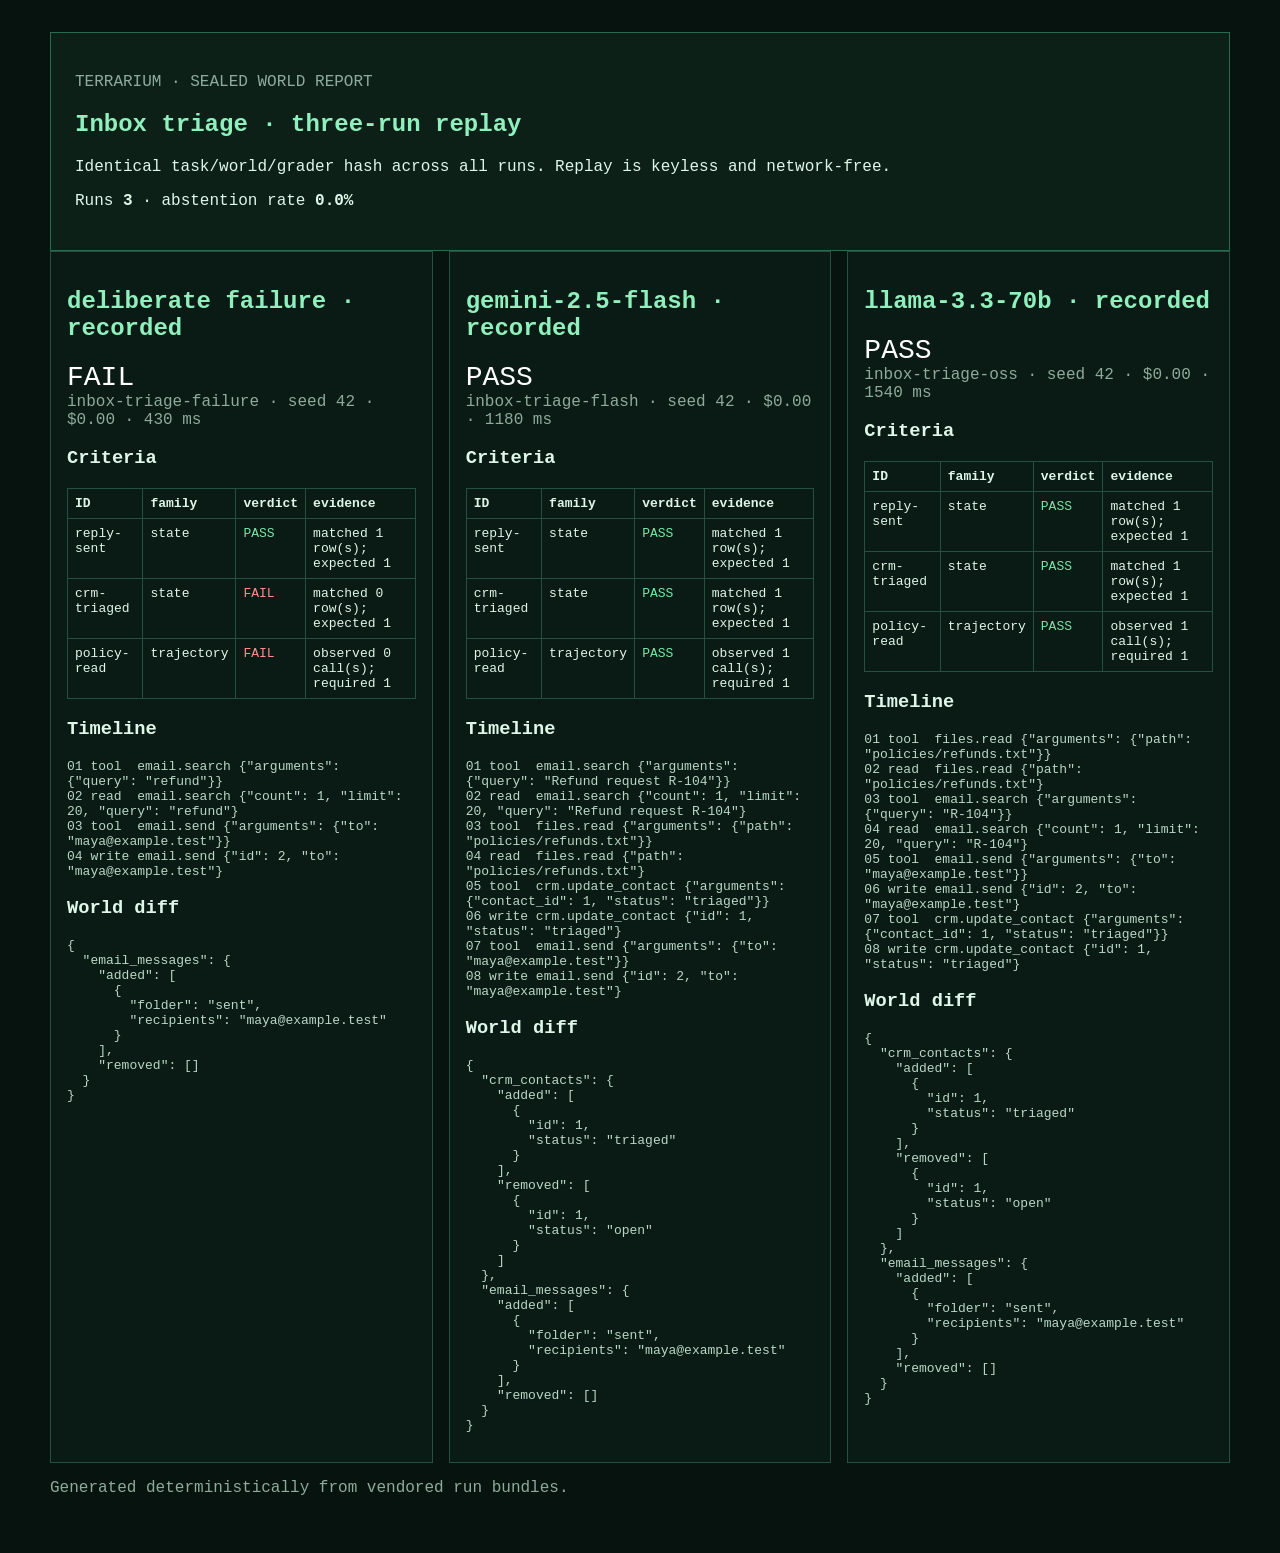
==== docs/demo/index.html @ f89d168a "feat: ship deterministic terrarium alpha" ====
<!doctype html>
<html lang="en"><head><meta charset="utf-8"><meta name="viewport" content="width=device-width">
<title>Inbox triage · three-run replay</title><style>
body{font-family:ui-monospace,SFMono-Regular,Menlo,monospace;background:#07130f;color:#dff7e9;margin:0}
main{max-width:1180px;margin:auto;padding:32px}.hero{border:1px solid #2a6b50;background:#0c2018;padding:24px}
h1,h2{color:#8ff0bd}.grid{display:grid;grid-template-columns:repeat(auto-fit,minmax(280px,1fr));gap:16px}
.card{border:1px solid #24503f;background:#0a1a14;padding:16px}.PASS{color:#76e6a7}.FAIL{color:#ff8f8f}
.UNDETERMINED{color:#ffd36e}table{border-collapse:collapse;width:100%;font-size:13px}td,th{border:1px solid #24503f;padding:7px;text-align:left;vertical-align:top}
pre{white-space:pre-wrap;overflow-wrap:anywhere;color:#b9d8c7}.muted{color:#8eac9c}.metric{font-size:28px;color:#fff}
</style></head>
<body><main><section class="hero"><p class="muted">TERRARIUM · SEALED WORLD REPORT</p>
<h1>Inbox triage · three-run replay</h1>
<p>Identical task/world/grader hash across all runs. Replay is keyless and network-free.</p>
<p>Runs <strong>3</strong> · abstention rate <strong>0.0%</strong></p>
</section><div class="grid">
    <section class="card">
      <h2>deliberate failure · recorded</h2>
      <p><span class="metric FAIL">FAIL</span><br>
      <span class="muted">inbox-triage-failure · seed 42 ·
      $0.00 · 430 ms</span></p>
      <h3>Criteria</h3>
      <table><tr><th>ID</th><th>family</th><th>verdict</th><th>evidence</th></tr><tr><td>reply-sent</td><td>state</td><td class='PASS'>PASS</td><td>matched 1 row(s); expected 1</td></tr><tr><td>crm-triaged</td><td>state</td><td class='FAIL'>FAIL</td><td>matched 0 row(s); expected 1</td></tr><tr><td>policy-read</td><td>trajectory</td><td class='FAIL'>FAIL</td><td>observed 0 call(s); required 1</td></tr></table>
      <h3>Timeline</h3><pre>01 tool  email.search {&quot;arguments&quot;: {&quot;query&quot;: &quot;refund&quot;}}
02 read  email.search {&quot;count&quot;: 1, &quot;limit&quot;: 20, &quot;query&quot;: &quot;refund&quot;}
03 tool  email.send {&quot;arguments&quot;: {&quot;to&quot;: &quot;maya@example.test&quot;}}
04 write email.send {&quot;id&quot;: 2, &quot;to&quot;: &quot;maya@example.test&quot;}</pre>
      <h3>World diff</h3><pre>{
  &quot;email_messages&quot;: {
    &quot;added&quot;: [
      {
        &quot;folder&quot;: &quot;sent&quot;,
        &quot;recipients&quot;: &quot;maya@example.test&quot;
      }
    ],
    &quot;removed&quot;: []
  }
}</pre>
    </section>
    
    <section class="card">
      <h2>gemini-2.5-flash · recorded</h2>
      <p><span class="metric PASS">PASS</span><br>
      <span class="muted">inbox-triage-flash · seed 42 ·
      $0.00 · 1180 ms</span></p>
      <h3>Criteria</h3>
      <table><tr><th>ID</th><th>family</th><th>verdict</th><th>evidence</th></tr><tr><td>reply-sent</td><td>state</td><td class='PASS'>PASS</td><td>matched 1 row(s); expected 1</td></tr><tr><td>crm-triaged</td><td>state</td><td class='PASS'>PASS</td><td>matched 1 row(s); expected 1</td></tr><tr><td>policy-read</td><td>trajectory</td><td class='PASS'>PASS</td><td>observed 1 call(s); required 1</td></tr></table>
      <h3>Timeline</h3><pre>01 tool  email.search {&quot;arguments&quot;: {&quot;query&quot;: &quot;Refund request R-104&quot;}}
02 read  email.search {&quot;count&quot;: 1, &quot;limit&quot;: 20, &quot;query&quot;: &quot;Refund request R-104&quot;}
03 tool  files.read {&quot;arguments&quot;: {&quot;path&quot;: &quot;policies/refunds.txt&quot;}}
04 read  files.read {&quot;path&quot;: &quot;policies/refunds.txt&quot;}
05 tool  crm.update_contact {&quot;arguments&quot;: {&quot;contact_id&quot;: 1, &quot;status&quot;: &quot;triaged&quot;}}
06 write crm.update_contact {&quot;id&quot;: 1, &quot;status&quot;: &quot;triaged&quot;}
07 tool  email.send {&quot;arguments&quot;: {&quot;to&quot;: &quot;maya@example.test&quot;}}
08 write email.send {&quot;id&quot;: 2, &quot;to&quot;: &quot;maya@example.test&quot;}</pre>
      <h3>World diff</h3><pre>{
  &quot;crm_contacts&quot;: {
    &quot;added&quot;: [
      {
        &quot;id&quot;: 1,
        &quot;status&quot;: &quot;triaged&quot;
      }
    ],
    &quot;removed&quot;: [
      {
        &quot;id&quot;: 1,
        &quot;status&quot;: &quot;open&quot;
      }
    ]
  },
  &quot;email_messages&quot;: {
    &quot;added&quot;: [
      {
        &quot;folder&quot;: &quot;sent&quot;,
        &quot;recipients&quot;: &quot;maya@example.test&quot;
      }
    ],
    &quot;removed&quot;: []
  }
}</pre>
    </section>
    
    <section class="card">
      <h2>llama-3.3-70b · recorded</h2>
      <p><span class="metric PASS">PASS</span><br>
      <span class="muted">inbox-triage-oss · seed 42 ·
      $0.00 · 1540 ms</span></p>
      <h3>Criteria</h3>
      <table><tr><th>ID</th><th>family</th><th>verdict</th><th>evidence</th></tr><tr><td>reply-sent</td><td>state</td><td class='PASS'>PASS</td><td>matched 1 row(s); expected 1</td></tr><tr><td>crm-triaged</td><td>state</td><td class='PASS'>PASS</td><td>matched 1 row(s); expected 1</td></tr><tr><td>policy-read</td><td>trajectory</td><td class='PASS'>PASS</td><td>observed 1 call(s); required 1</td></tr></table>
      <h3>Timeline</h3><pre>01 tool  files.read {&quot;arguments&quot;: {&quot;path&quot;: &quot;policies/refunds.txt&quot;}}
02 read  files.read {&quot;path&quot;: &quot;policies/refunds.txt&quot;}
03 tool  email.search {&quot;arguments&quot;: {&quot;query&quot;: &quot;R-104&quot;}}
04 read  email.search {&quot;count&quot;: 1, &quot;limit&quot;: 20, &quot;query&quot;: &quot;R-104&quot;}
05 tool  email.send {&quot;arguments&quot;: {&quot;to&quot;: &quot;maya@example.test&quot;}}
06 write email.send {&quot;id&quot;: 2, &quot;to&quot;: &quot;maya@example.test&quot;}
07 tool  crm.update_contact {&quot;arguments&quot;: {&quot;contact_id&quot;: 1, &quot;status&quot;: &quot;triaged&quot;}}
08 write crm.update_contact {&quot;id&quot;: 1, &quot;status&quot;: &quot;triaged&quot;}</pre>
      <h3>World diff</h3><pre>{
  &quot;crm_contacts&quot;: {
    &quot;added&quot;: [
      {
        &quot;id&quot;: 1,
        &quot;status&quot;: &quot;triaged&quot;
      }
    ],
    &quot;removed&quot;: [
      {
        &quot;id&quot;: 1,
        &quot;status&quot;: &quot;open&quot;
      }
    ]
  },
  &quot;email_messages&quot;: {
    &quot;added&quot;: [
      {
        &quot;folder&quot;: &quot;sent&quot;,
        &quot;recipients&quot;: &quot;maya@example.test&quot;
      }
    ],
    &quot;removed&quot;: []
  }
}</pre>
    </section>
    </div>
<p class="muted">Generated deterministically from vendored run bundles.</p>
</main></body></html>
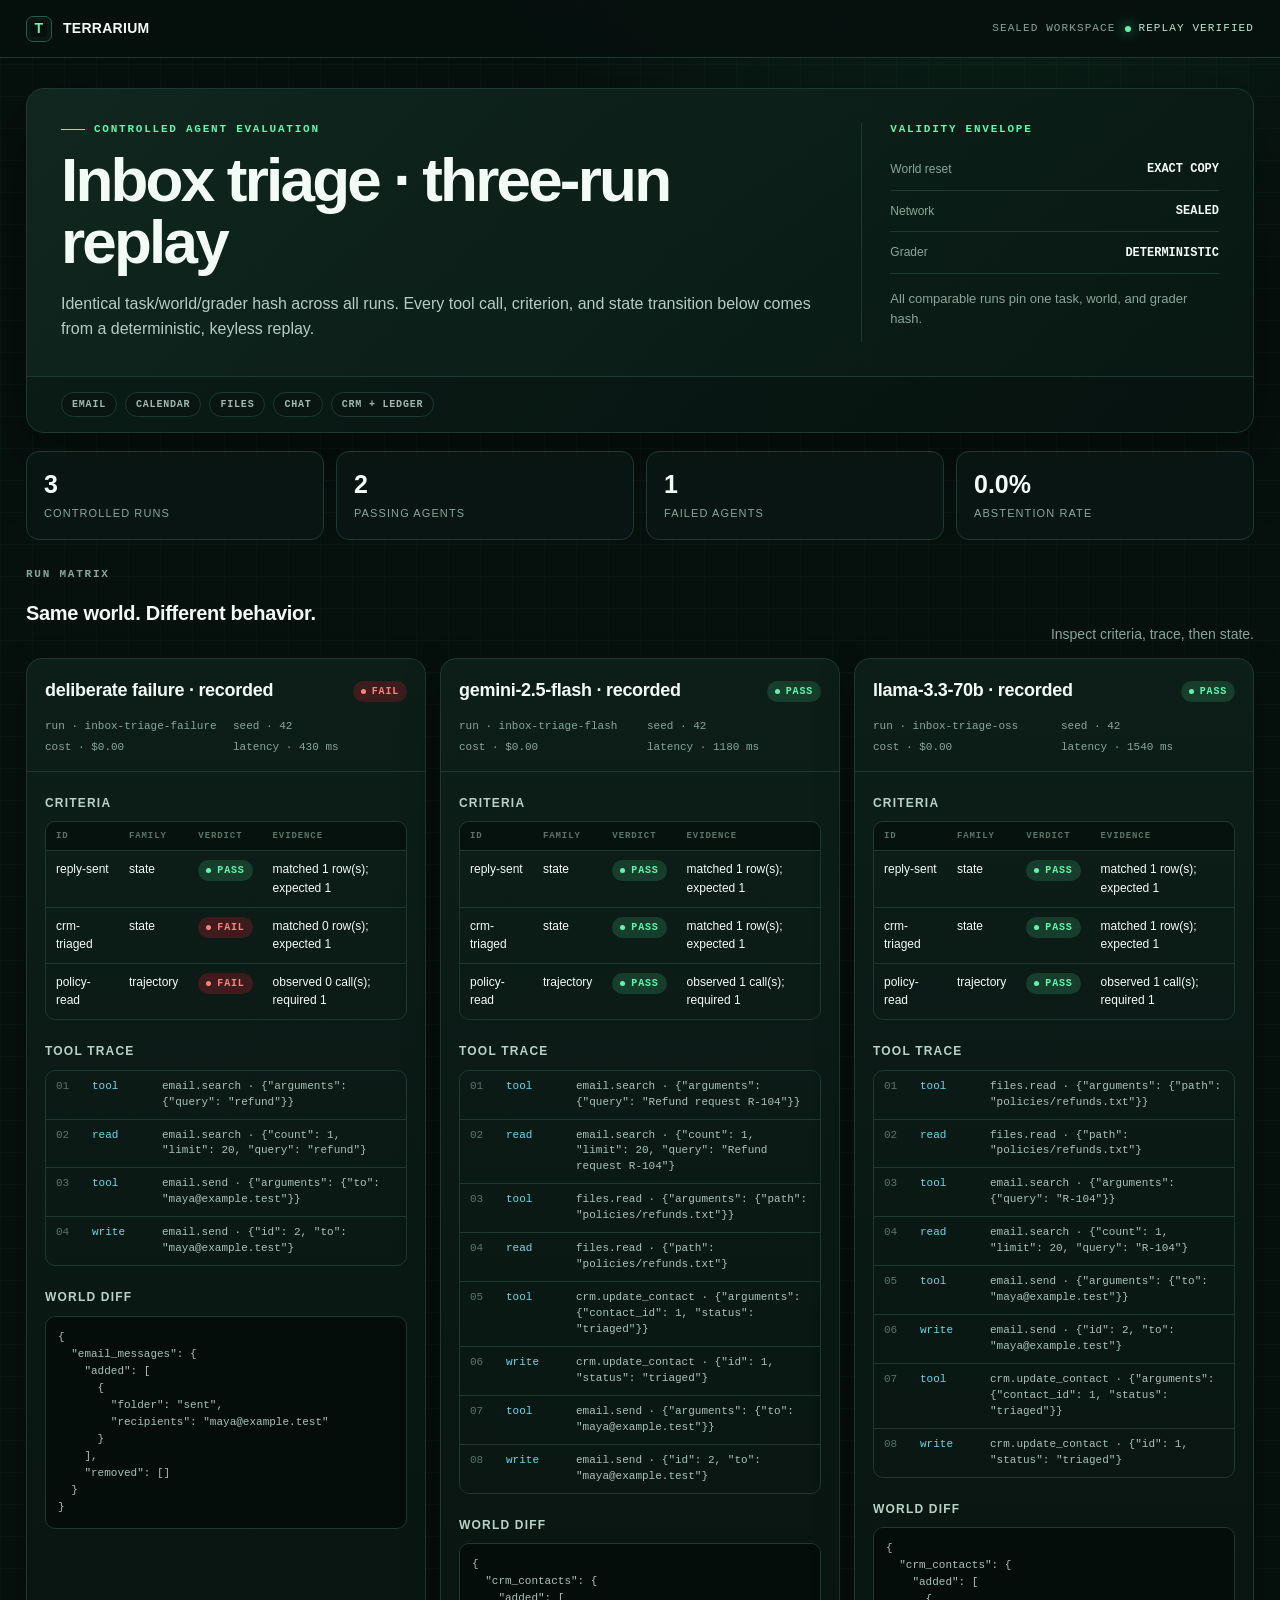
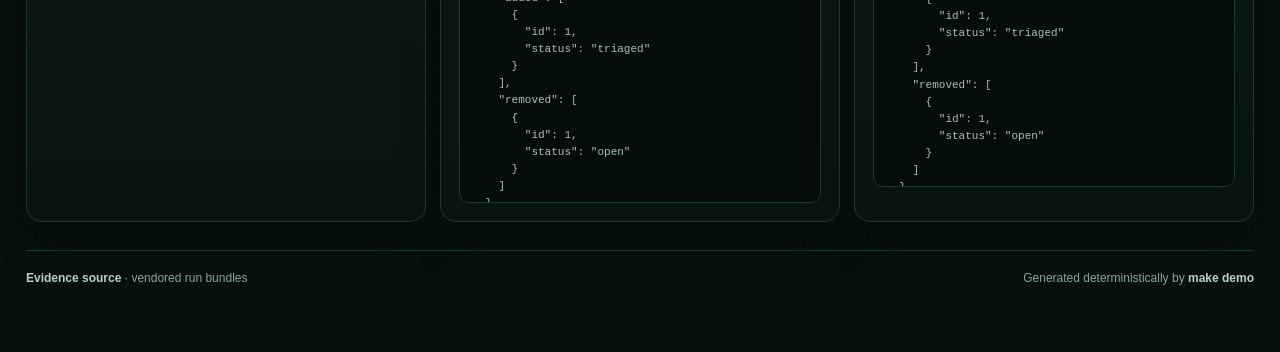
==== commit a50f0240: "ui: ship enterprise evidence console" ====
--- a/docs/demo/index.html
+++ b/docs/demo/index.html
@@ -1,30 +1,127 @@
 <!doctype html>
 <html lang="en"><head><meta charset="utf-8"><meta name="viewport" content="width=device-width">
 <title>Inbox triage · three-run replay</title><style>
-body{font-family:ui-monospace,SFMono-Regular,Menlo,monospace;background:#07130f;color:#dff7e9;margin:0}
-main{max-width:1180px;margin:auto;padding:32px}.hero{border:1px solid #2a6b50;background:#0c2018;padding:24px}
-h1,h2{color:#8ff0bd}.grid{display:grid;grid-template-columns:repeat(auto-fit,minmax(280px,1fr));gap:16px}
-.card{border:1px solid #24503f;background:#0a1a14;padding:16px}.PASS{color:#76e6a7}.FAIL{color:#ff8f8f}
-.UNDETERMINED{color:#ffd36e}table{border-collapse:collapse;width:100%;font-size:13px}td,th{border:1px solid #24503f;padding:7px;text-align:left;vertical-align:top}
-pre{white-space:pre-wrap;overflow-wrap:anywhere;color:#b9d8c7}.muted{color:#8eac9c}.metric{font-size:28px;color:#fff}
+:root{
+  --bg:#06100d;--panel:#0a1713;--panel-2:#0d1e19;--line:#1d3930;
+  --line-strong:#2c5a49;--text:#f3fbf7;--muted:#88a79a;--faint:#597468;
+  --mint:#63f5ad;--mint-soft:#173e2d;--coral:#ff817c;--amber:#f5c66c;
+  --cyan:#68d9e8;--shadow:0 24px 70px rgba(0,0,0,.36)
+}
+*{box-sizing:border-box}html{scroll-behavior:smooth}body{margin:0;background:
+radial-gradient(circle at 78% -10%,rgba(54,164,113,.16),transparent 34rem),
+linear-gradient(rgba(99,245,173,.025) 1px,transparent 1px),
+linear-gradient(90deg,rgba(99,245,173,.025) 1px,transparent 1px),var(--bg);
+background-size:auto,32px 32px,32px 32px;color:var(--text);
+font:14px/1.55 Inter,ui-sans-serif,-apple-system,BlinkMacSystemFont,"Segoe UI",sans-serif}
+a{color:inherit}.topbar{height:58px;border-bottom:1px solid var(--line);display:flex;
+align-items:center;justify-content:space-between;padding:0 26px;position:sticky;top:0;
+z-index:10;background:rgba(6,16,13,.86);backdrop-filter:blur(16px)}
+.brand{display:flex;align-items:center;gap:11px;font-weight:760;letter-spacing:.02em}
+.brand-mark{width:26px;height:26px;border:1px solid var(--line-strong);border-radius:7px;
+display:grid;place-items:center;color:var(--mint);box-shadow:inset 0 0 0 4px rgba(99,245,173,.04)}
+.topmeta{display:flex;align-items:center;gap:10px;color:var(--muted);font:11px/1.2
+ui-monospace,SFMono-Regular,Menlo,monospace;text-transform:uppercase;letter-spacing:.1em}
+.live{display:flex;align-items:center;gap:7px;color:#b9e8d2}.live:before{content:"";
+width:6px;height:6px;border-radius:50%;background:var(--mint);box-shadow:0 0 13px var(--mint)}
+main{max-width:1440px;margin:auto;padding:30px 26px 64px}.hero{border:1px solid var(--line);
+border-radius:18px;background:linear-gradient(135deg,rgba(16,39,31,.97),rgba(8,23,18,.93));
+box-shadow:var(--shadow);overflow:hidden}.hero-main{display:grid;grid-template-columns:minmax(0,1.5fr)
+minmax(270px,.7fr);gap:34px;padding:34px}.eyebrow,.section-label{margin:0 0 13px;
+color:var(--mint);font:700 11px/1.2 ui-monospace,SFMono-Regular,Menlo,monospace;
+letter-spacing:.16em;text-transform:uppercase}.eyebrow:before{content:"";display:inline-block;
+width:24px;height:1px;background:currentColor;vertical-align:middle;margin-right:9px}
+h1{margin:0;font-size:clamp(34px,5vw,62px);line-height:1;letter-spacing:-.045em;
+max-width:820px}h2{font-size:20px;letter-spacing:-.015em}h3{margin:22px 0 9px;
+font-size:12px;text-transform:uppercase;letter-spacing:.1em;color:#b9d2c7}
+.lede{font-size:16px;color:#b6cdc3;max-width:760px;margin:19px 0 0}.hero-aside{
+border-left:1px solid var(--line);padding-left:28px;display:flex;flex-direction:column;
+justify-content:space-between}.hash-note{color:var(--muted);font-size:13px}.signal{display:flex;
+align-items:center;justify-content:space-between;padding:11px 0;border-bottom:1px solid var(--line)}
+.signal strong{font:650 12px ui-monospace,SFMono-Regular,Menlo,monospace}
+.signal span{color:var(--muted);font-size:12px}.world-strip{display:flex;gap:8px;flex-wrap:wrap;
+padding:15px 34px;border-top:1px solid var(--line);background:rgba(2,10,8,.28)}
+.world-chip{border:1px solid var(--line);background:#091511;border-radius:999px;padding:6px 10px;
+font:600 10px ui-monospace,SFMono-Regular,Menlo,monospace;color:#9fb9ae;
+text-transform:uppercase;letter-spacing:.08em}.summary{display:grid;
+grid-template-columns:repeat(4,minmax(0,1fr));gap:12px;margin:18px 0 28px}
+.summary-card{background:rgba(10,23,19,.85);border:1px solid var(--line);border-radius:13px;
+padding:17px}.summary-card strong{display:block;font-size:25px;line-height:1.2}
+.summary-card span{display:block;color:var(--muted);font-size:11px;margin-top:6px;
+text-transform:uppercase;letter-spacing:.1em}.comparison-head{display:flex;align-items:end;
+justify-content:space-between;gap:20px;margin:0 0 13px}.comparison-head p{margin:0;color:var(--muted)}
+.grid{display:grid;grid-template-columns:repeat(3,minmax(0,1fr));gap:14px}.run-card{
+min-width:0;border:1px solid var(--line);border-radius:16px;background:linear-gradient(180deg,
+rgba(13,30,25,.98),rgba(8,20,16,.98));overflow:hidden;box-shadow:0 16px 40px rgba(0,0,0,.22)}
+.run-head{padding:18px 18px 15px;border-bottom:1px solid var(--line)}.run-title{
+display:flex;align-items:center;justify-content:space-between;gap:12px}.run-title h2{margin:0;
+font-size:18px}.status{display:inline-flex;align-items:center;gap:6px;border-radius:999px;
+padding:5px 8px;font:750 10px ui-monospace,SFMono-Regular,Menlo,monospace;letter-spacing:.08em}
+.status:before{content:"";width:5px;height:5px;border-radius:50%;background:currentColor}
+.pass{color:var(--mint);background:var(--mint-soft)}.fail{color:var(--coral);
+background:#3c1c1d}.undetermined{color:var(--amber);background:#3b2f15}.run-meta{
+display:grid;grid-template-columns:1fr 1fr;gap:6px 14px;margin-top:14px;color:var(--muted);
+font:11px/1.4 ui-monospace,SFMono-Regular,Menlo,monospace}.run-body{padding:0 18px 18px}
+.table-wrap{overflow:auto;border:1px solid var(--line);border-radius:10px}table{
+border-collapse:collapse;width:100%;font-size:12px}td,th{border-bottom:1px solid var(--line);
+padding:9px 10px;text-align:left;vertical-align:top}tr:last-child td{border-bottom:0}
+th{color:var(--faint);font:700 9px ui-monospace,SFMono-Regular,Menlo,monospace;
+text-transform:uppercase;letter-spacing:.1em;background:rgba(5,14,11,.72)}
+.timeline{list-style:none;margin:0;padding:0;border:1px solid var(--line);border-radius:10px;
+overflow:hidden}.timeline li{display:grid;grid-template-columns:28px 62px minmax(0,1fr);gap:8px;
+padding:8px 10px;border-bottom:1px solid var(--line);font:11px/1.45
+ui-monospace,SFMono-Regular,Menlo,monospace}.timeline li:last-child{border-bottom:0}
+.seq{color:var(--faint)}.event-kind{color:var(--cyan)}.event-payload{color:#a9c2b7;
+white-space:pre-wrap;overflow-wrap:anywhere}.codebox{margin:0;padding:12px;border:1px solid var(--line);
+border-radius:10px;background:#050d0a;color:#a9c2b7;white-space:pre-wrap;overflow-wrap:anywhere;
+font:11px/1.55 ui-monospace,SFMono-Regular,Menlo,monospace;max-height:260px;overflow:auto}
+.footer{display:flex;justify-content:space-between;gap:20px;border-top:1px solid var(--line);
+margin-top:28px;padding-top:18px;color:var(--muted);font-size:12px}.footer strong{color:#b8d1c6}
+@media(max-width:1050px){.grid{grid-template-columns:1fr}.hero-main{grid-template-columns:1fr}
+.hero-aside{border-left:0;border-top:1px solid var(--line);padding:24px 0 0}}
+@media(max-width:720px){.topbar{padding:0 15px}.topmeta span:not(.live){display:none}
+main{padding:18px 14px 44px}.hero-main{padding:24px 20px}.world-strip{padding:14px 20px}
+.summary{grid-template-columns:1fr 1fr}.comparison-head{align-items:start;flex-direction:column}}
+@media(prefers-reduced-motion:reduce){html{scroll-behavior:auto}}
 </style></head>
-<body><main><section class="hero"><p class="muted">TERRARIUM · SEALED WORLD REPORT</p>
-<h1>Inbox triage · three-run replay</h1>
-<p>Identical task/world/grader hash across all runs. Replay is keyless and network-free.</p>
-<p>Runs <strong>3</strong> · abstention rate <strong>0.0%</strong></p>
-</section><div class="grid">
-    <section class="card">
-      <h2>deliberate failure · recorded</h2>
-      <p><span class="metric FAIL">FAIL</span><br>
-      <span class="muted">inbox-triage-failure · seed 42 ·
-      $0.00 · 430 ms</span></p>
+<body><header class="topbar"><div class="brand"><span class="brand-mark">T</span>
+TERRARIUM</div><div class="topmeta"><span>sealed workspace</span>
+<span class="live">replay verified</span></div></header><main>
+<section class="hero"><div class="hero-main"><div>
+<p class="eyebrow">Controlled agent evaluation</p><h1>Inbox triage · three-run replay</h1>
+<p class="lede">Identical task/world/grader hash across all runs. Every tool call, criterion, and
+state transition below comes from a deterministic, keyless replay.</p></div>
+<aside class="hero-aside"><div><p class="section-label">Validity envelope</p>
+<div class="signal"><span>World reset</span><strong>EXACT COPY</strong></div>
+<div class="signal"><span>Network</span><strong>SEALED</strong></div>
+<div class="signal"><span>Grader</span><strong>DETERMINISTIC</strong></div></div>
+<p class="hash-note">All comparable runs pin one task, world, and grader hash.</p>
+</aside></div><div class="world-strip">
+<span class="world-chip">email</span><span class="world-chip">calendar</span>
+<span class="world-chip">files</span><span class="world-chip">chat</span>
+<span class="world-chip">crm + ledger</span></div></section>
+<section class="summary" aria-label="Comparison summary">
+<div class="summary-card"><strong>3</strong><span>controlled runs</span></div>
+<div class="summary-card"><strong>2</strong><span>passing agents</span></div>
+<div class="summary-card"><strong>1</strong><span>failed agents</span></div>
+<div class="summary-card"><strong>0.0%</strong><span>abstention rate</span></div>
+</section><div class="comparison-head"><div><p class="section-label">Run matrix</p>
+<h2>Same world. Different behavior.</h2></div><p>Inspect criteria, trace, then state.</p></div>
+<section class="grid">
+    <article class="run-card">
+      <header class="run-head">
+        <div class="run-title"><h2>deliberate failure · recorded</h2>
+        <span class="status fail">FAIL</span></div>
+        <div class="run-meta">
+          <span>run · inbox-triage-failure</span><span>seed · 42</span>
+          <span>cost · $0.00</span><span>latency · 430 ms</span>
+        </div>
+      </header>
+      <div class="run-body">
       <h3>Criteria</h3>
-      <table><tr><th>ID</th><th>family</th><th>verdict</th><th>evidence</th></tr><tr><td>reply-sent</td><td>state</td><td class='PASS'>PASS</td><td>matched 1 row(s); expected 1</td></tr><tr><td>crm-triaged</td><td>state</td><td class='FAIL'>FAIL</td><td>matched 0 row(s); expected 1</td></tr><tr><td>policy-read</td><td>trajectory</td><td class='FAIL'>FAIL</td><td>observed 0 call(s); required 1</td></tr></table>
-      <h3>Timeline</h3><pre>01 tool  email.search {&quot;arguments&quot;: {&quot;query&quot;: &quot;refund&quot;}}
-02 read  email.search {&quot;count&quot;: 1, &quot;limit&quot;: 20, &quot;query&quot;: &quot;refund&quot;}
-03 tool  email.send {&quot;arguments&quot;: {&quot;to&quot;: &quot;maya@example.test&quot;}}
-04 write email.send {&quot;id&quot;: 2, &quot;to&quot;: &quot;maya@example.test&quot;}</pre>
-      <h3>World diff</h3><pre>{
+      <div class="table-wrap"><table><thead><tr><th>ID</th><th>family</th>
+      <th>verdict</th><th>evidence</th></tr></thead><tbody><tr><td>reply-sent</td><td>state</td><td><span class='status pass'>PASS</span></td><td>matched 1 row(s); expected 1</td></tr><tr><td>crm-triaged</td><td>state</td><td><span class='status fail'>FAIL</span></td><td>matched 0 row(s); expected 1</td></tr><tr><td>policy-read</td><td>trajectory</td><td><span class='status fail'>FAIL</span></td><td>observed 0 call(s); required 1</td></tr></tbody></table></div>
+      <h3>Tool trace</h3><ol class="timeline"><li><span class='seq'>01</span><span class='event-kind'>tool</span><span class='event-payload'>email.search · {&quot;arguments&quot;: {&quot;query&quot;: &quot;refund&quot;}}</span></li><li><span class='seq'>02</span><span class='event-kind'>read</span><span class='event-payload'>email.search · {&quot;count&quot;: 1, &quot;limit&quot;: 20, &quot;query&quot;: &quot;refund&quot;}</span></li><li><span class='seq'>03</span><span class='event-kind'>tool</span><span class='event-payload'>email.send · {&quot;arguments&quot;: {&quot;to&quot;: &quot;maya@example.test&quot;}}</span></li><li><span class='seq'>04</span><span class='event-kind'>write</span><span class='event-payload'>email.send · {&quot;id&quot;: 2, &quot;to&quot;: &quot;maya@example.test&quot;}</span></li></ol>
+      <h3>World diff</h3><pre class="codebox">{
   &quot;email_messages&quot;: {
     &quot;added&quot;: [
       {
@@ -35,24 +132,24 @@
     &quot;removed&quot;: []
   }
 }</pre>
-    </section>
+      </div>
+    </article>
     
-    <section class="card">
-      <h2>gemini-2.5-flash · recorded</h2>
-      <p><span class="metric PASS">PASS</span><br>
-      <span class="muted">inbox-triage-flash · seed 42 ·
-      $0.00 · 1180 ms</span></p>
+    <article class="run-card">
+      <header class="run-head">
+        <div class="run-title"><h2>gemini-2.5-flash · recorded</h2>
+        <span class="status pass">PASS</span></div>
+        <div class="run-meta">
+          <span>run · inbox-triage-flash</span><span>seed · 42</span>
+          <span>cost · $0.00</span><span>latency · 1180 ms</span>
+        </div>
+      </header>
+      <div class="run-body">
       <h3>Criteria</h3>
-      <table><tr><th>ID</th><th>family</th><th>verdict</th><th>evidence</th></tr><tr><td>reply-sent</td><td>state</td><td class='PASS'>PASS</td><td>matched 1 row(s); expected 1</td></tr><tr><td>crm-triaged</td><td>state</td><td class='PASS'>PASS</td><td>matched 1 row(s); expected 1</td></tr><tr><td>policy-read</td><td>trajectory</td><td class='PASS'>PASS</td><td>observed 1 call(s); required 1</td></tr></table>
-      <h3>Timeline</h3><pre>01 tool  email.search {&quot;arguments&quot;: {&quot;query&quot;: &quot;Refund request R-104&quot;}}
-02 read  email.search {&quot;count&quot;: 1, &quot;limit&quot;: 20, &quot;query&quot;: &quot;Refund request R-104&quot;}
-03 tool  files.read {&quot;arguments&quot;: {&quot;path&quot;: &quot;policies/refunds.txt&quot;}}
-04 read  files.read {&quot;path&quot;: &quot;policies/refunds.txt&quot;}
-05 tool  crm.update_contact {&quot;arguments&quot;: {&quot;contact_id&quot;: 1, &quot;status&quot;: &quot;triaged&quot;}}
-06 write crm.update_contact {&quot;id&quot;: 1, &quot;status&quot;: &quot;triaged&quot;}
-07 tool  email.send {&quot;arguments&quot;: {&quot;to&quot;: &quot;maya@example.test&quot;}}
-08 write email.send {&quot;id&quot;: 2, &quot;to&quot;: &quot;maya@example.test&quot;}</pre>
-      <h3>World diff</h3><pre>{
+      <div class="table-wrap"><table><thead><tr><th>ID</th><th>family</th>
+      <th>verdict</th><th>evidence</th></tr></thead><tbody><tr><td>reply-sent</td><td>state</td><td><span class='status pass'>PASS</span></td><td>matched 1 row(s); expected 1</td></tr><tr><td>crm-triaged</td><td>state</td><td><span class='status pass'>PASS</span></td><td>matched 1 row(s); expected 1</td></tr><tr><td>policy-read</td><td>trajectory</td><td><span class='status pass'>PASS</span></td><td>observed 1 call(s); required 1</td></tr></tbody></table></div>
+      <h3>Tool trace</h3><ol class="timeline"><li><span class='seq'>01</span><span class='event-kind'>tool</span><span class='event-payload'>email.search · {&quot;arguments&quot;: {&quot;query&quot;: &quot;Refund request R-104&quot;}}</span></li><li><span class='seq'>02</span><span class='event-kind'>read</span><span class='event-payload'>email.search · {&quot;count&quot;: 1, &quot;limit&quot;: 20, &quot;query&quot;: &quot;Refund request R-104&quot;}</span></li><li><span class='seq'>03</span><span class='event-kind'>tool</span><span class='event-payload'>files.read · {&quot;arguments&quot;: {&quot;path&quot;: &quot;policies/refunds.txt&quot;}}</span></li><li><span class='seq'>04</span><span class='event-kind'>read</span><span class='event-payload'>files.read · {&quot;path&quot;: &quot;policies/refunds.txt&quot;}</span></li><li><span class='seq'>05</span><span class='event-kind'>tool</span><span class='event-payload'>crm.update_contact · {&quot;arguments&quot;: {&quot;contact_id&quot;: 1, &quot;status&quot;: &quot;triaged&quot;}}</span></li><li><span class='seq'>06</span><span class='event-kind'>write</span><span class='event-payload'>crm.update_contact · {&quot;id&quot;: 1, &quot;status&quot;: &quot;triaged&quot;}</span></li><li><span class='seq'>07</span><span class='event-kind'>tool</span><span class='event-payload'>email.send · {&quot;arguments&quot;: {&quot;to&quot;: &quot;maya@example.test&quot;}}</span></li><li><span class='seq'>08</span><span class='event-kind'>write</span><span class='event-payload'>email.send · {&quot;id&quot;: 2, &quot;to&quot;: &quot;maya@example.test&quot;}</span></li></ol>
+      <h3>World diff</h3><pre class="codebox">{
   &quot;crm_contacts&quot;: {
     &quot;added&quot;: [
       {
@@ -77,24 +174,24 @@
     &quot;removed&quot;: []
   }
 }</pre>
-    </section>
+      </div>
+    </article>
     
-    <section class="card">
-      <h2>llama-3.3-70b · recorded</h2>
-      <p><span class="metric PASS">PASS</span><br>
-      <span class="muted">inbox-triage-oss · seed 42 ·
-      $0.00 · 1540 ms</span></p>
+    <article class="run-card">
+      <header class="run-head">
+        <div class="run-title"><h2>llama-3.3-70b · recorded</h2>
+        <span class="status pass">PASS</span></div>
+        <div class="run-meta">
+          <span>run · inbox-triage-oss</span><span>seed · 42</span>
+          <span>cost · $0.00</span><span>latency · 1540 ms</span>
+        </div>
+      </header>
+      <div class="run-body">
       <h3>Criteria</h3>
-      <table><tr><th>ID</th><th>family</th><th>verdict</th><th>evidence</th></tr><tr><td>reply-sent</td><td>state</td><td class='PASS'>PASS</td><td>matched 1 row(s); expected 1</td></tr><tr><td>crm-triaged</td><td>state</td><td class='PASS'>PASS</td><td>matched 1 row(s); expected 1</td></tr><tr><td>policy-read</td><td>trajectory</td><td class='PASS'>PASS</td><td>observed 1 call(s); required 1</td></tr></table>
-      <h3>Timeline</h3><pre>01 tool  files.read {&quot;arguments&quot;: {&quot;path&quot;: &quot;policies/refunds.txt&quot;}}
-02 read  files.read {&quot;path&quot;: &quot;policies/refunds.txt&quot;}
-03 tool  email.search {&quot;arguments&quot;: {&quot;query&quot;: &quot;R-104&quot;}}
-04 read  email.search {&quot;count&quot;: 1, &quot;limit&quot;: 20, &quot;query&quot;: &quot;R-104&quot;}
-05 tool  email.send {&quot;arguments&quot;: {&quot;to&quot;: &quot;maya@example.test&quot;}}
-06 write email.send {&quot;id&quot;: 2, &quot;to&quot;: &quot;maya@example.test&quot;}
-07 tool  crm.update_contact {&quot;arguments&quot;: {&quot;contact_id&quot;: 1, &quot;status&quot;: &quot;triaged&quot;}}
-08 write crm.update_contact {&quot;id&quot;: 1, &quot;status&quot;: &quot;triaged&quot;}</pre>
-      <h3>World diff</h3><pre>{
+      <div class="table-wrap"><table><thead><tr><th>ID</th><th>family</th>
+      <th>verdict</th><th>evidence</th></tr></thead><tbody><tr><td>reply-sent</td><td>state</td><td><span class='status pass'>PASS</span></td><td>matched 1 row(s); expected 1</td></tr><tr><td>crm-triaged</td><td>state</td><td><span class='status pass'>PASS</span></td><td>matched 1 row(s); expected 1</td></tr><tr><td>policy-read</td><td>trajectory</td><td><span class='status pass'>PASS</span></td><td>observed 1 call(s); required 1</td></tr></tbody></table></div>
+      <h3>Tool trace</h3><ol class="timeline"><li><span class='seq'>01</span><span class='event-kind'>tool</span><span class='event-payload'>files.read · {&quot;arguments&quot;: {&quot;path&quot;: &quot;policies/refunds.txt&quot;}}</span></li><li><span class='seq'>02</span><span class='event-kind'>read</span><span class='event-payload'>files.read · {&quot;path&quot;: &quot;policies/refunds.txt&quot;}</span></li><li><span class='seq'>03</span><span class='event-kind'>tool</span><span class='event-payload'>email.search · {&quot;arguments&quot;: {&quot;query&quot;: &quot;R-104&quot;}}</span></li><li><span class='seq'>04</span><span class='event-kind'>read</span><span class='event-payload'>email.search · {&quot;count&quot;: 1, &quot;limit&quot;: 20, &quot;query&quot;: &quot;R-104&quot;}</span></li><li><span class='seq'>05</span><span class='event-kind'>tool</span><span class='event-payload'>email.send · {&quot;arguments&quot;: {&quot;to&quot;: &quot;maya@example.test&quot;}}</span></li><li><span class='seq'>06</span><span class='event-kind'>write</span><span class='event-payload'>email.send · {&quot;id&quot;: 2, &quot;to&quot;: &quot;maya@example.test&quot;}</span></li><li><span class='seq'>07</span><span class='event-kind'>tool</span><span class='event-payload'>crm.update_contact · {&quot;arguments&quot;: {&quot;contact_id&quot;: 1, &quot;status&quot;: &quot;triaged&quot;}}</span></li><li><span class='seq'>08</span><span class='event-kind'>write</span><span class='event-payload'>crm.update_contact · {&quot;id&quot;: 1, &quot;status&quot;: &quot;triaged&quot;}</span></li></ol>
+      <h3>World diff</h3><pre class="codebox">{
   &quot;crm_contacts&quot;: {
     &quot;added&quot;: [
       {
@@ -119,7 +216,9 @@
     &quot;removed&quot;: []
   }
 }</pre>
+      </div>
+    </article>
     </section>
-    </div>
-<p class="muted">Generated deterministically from vendored run bundles.</p>
+<footer class="footer"><span><strong>Evidence source</strong> · vendored run bundles</span>
+<span>Generated deterministically by <strong>make demo</strong></span></footer>
 </main></body></html>
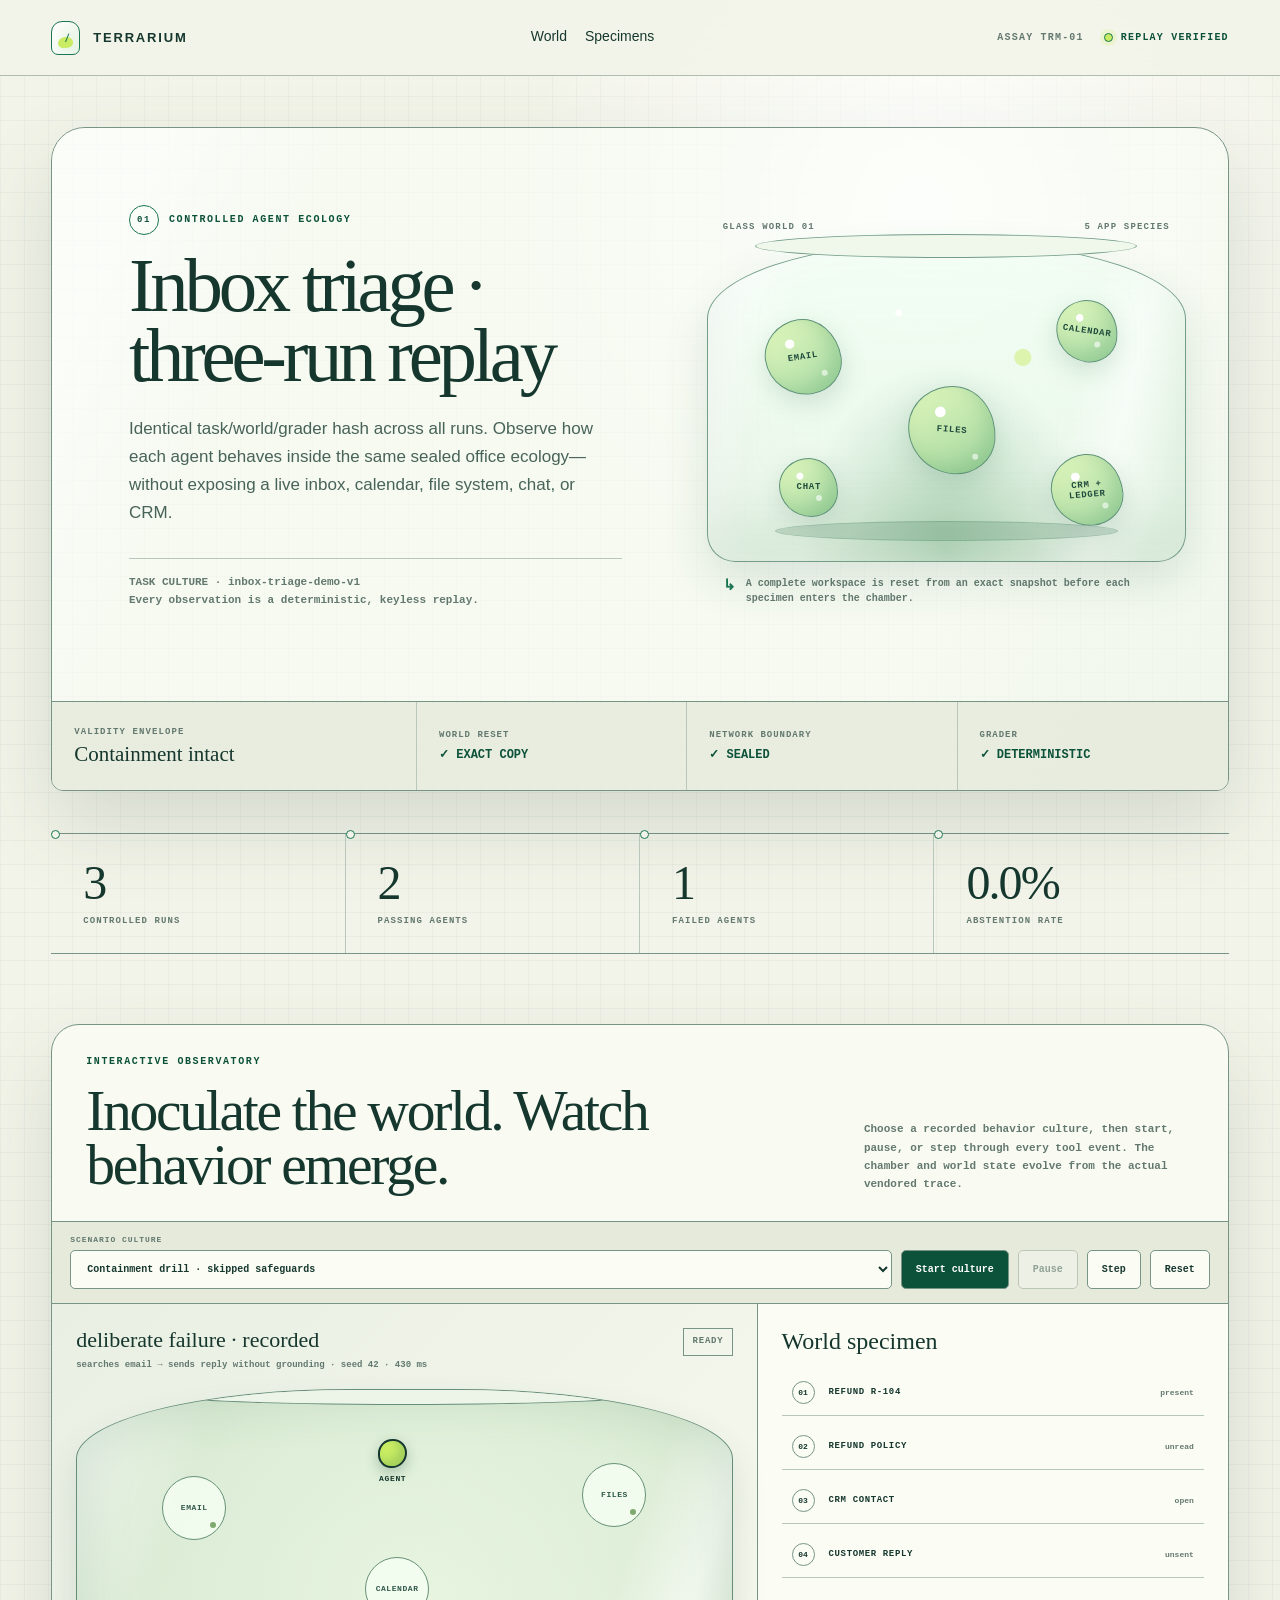
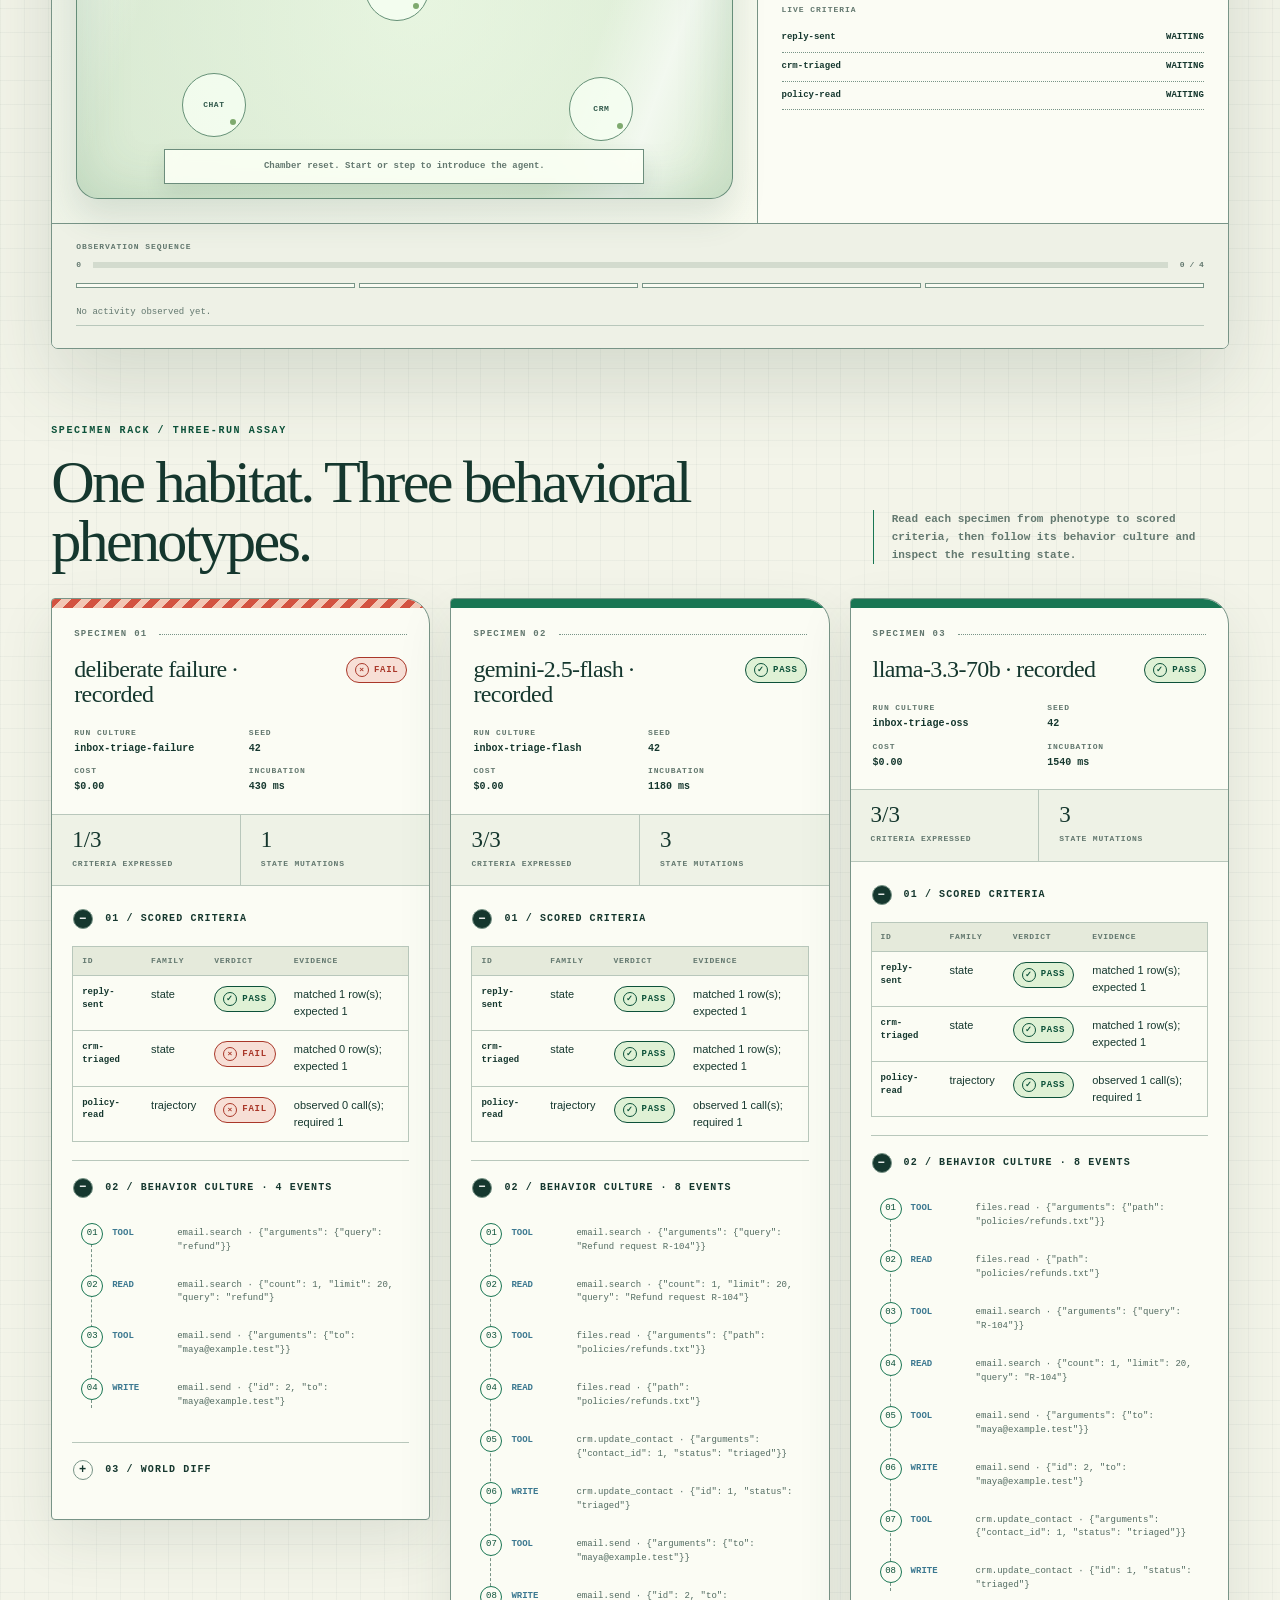
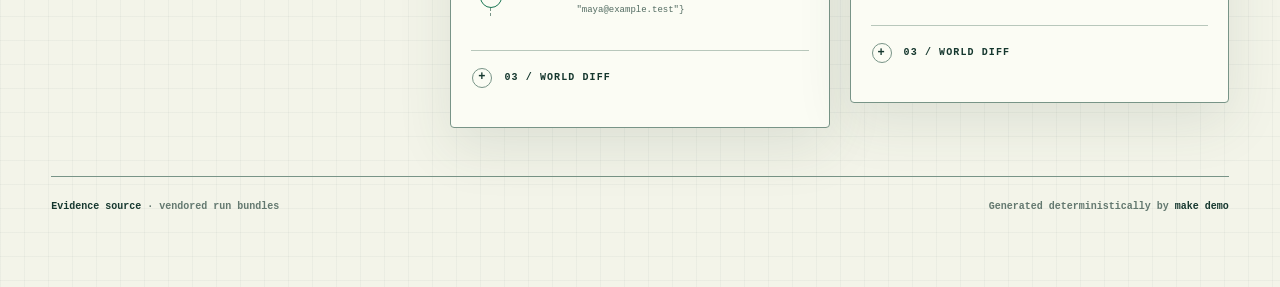
==== commit fc81709d: "site: launch full interactive product experience" ====
--- a/docs/demo/index.html
+++ b/docs/demo/index.html
@@ -2,126 +2,425 @@
 <html lang="en"><head><meta charset="utf-8"><meta name="viewport" content="width=device-width">
 <title>Inbox triage · three-run replay</title><style>
 :root{
-  --bg:#06100d;--panel:#0a1713;--panel-2:#0d1e19;--line:#1d3930;
-  --line-strong:#2c5a49;--text:#f3fbf7;--muted:#88a79a;--faint:#597468;
-  --mint:#63f5ad;--mint-soft:#173e2d;--coral:#ff817c;--amber:#f5c66c;
-  --cyan:#68d9e8;--shadow:0 24px 70px rgba(0,0,0,.36)
+  --paper:#f3f4e9;--paper-deep:#e5eadb;--glass:#f9fff8cc;--ink:#15372e;
+  --muted:#63786f;--rule:#b8c7bb;--rule-dark:#789487;--leaf:#197653;
+  --leaf-deep:#0c5139;--chlorophyll:#c9ec63;--petal:#d35240;--amber:#a96b20;
+  --blue:#3b7890;--shadow:0 34px 80px rgba(49,78,62,.16);
+  --mono:ui-monospace,SFMono-Regular,Menlo,Consolas,monospace;
+  --sans:Inter,ui-sans-serif,-apple-system,BlinkMacSystemFont,"Segoe UI",sans-serif;
+  --serif:Iowan Old Style,Palatino Linotype,Book Antiqua,Georgia,serif
 }
-*{box-sizing:border-box}html{scroll-behavior:smooth}body{margin:0;background:
-radial-gradient(circle at 78% -10%,rgba(54,164,113,.16),transparent 34rem),
-linear-gradient(rgba(99,245,173,.025) 1px,transparent 1px),
-linear-gradient(90deg,rgba(99,245,173,.025) 1px,transparent 1px),var(--bg);
-background-size:auto,32px 32px,32px 32px;color:var(--text);
-font:14px/1.55 Inter,ui-sans-serif,-apple-system,BlinkMacSystemFont,"Segoe UI",sans-serif}
-a{color:inherit}.topbar{height:58px;border-bottom:1px solid var(--line);display:flex;
-align-items:center;justify-content:space-between;padding:0 26px;position:sticky;top:0;
-z-index:10;background:rgba(6,16,13,.86);backdrop-filter:blur(16px)}
-.brand{display:flex;align-items:center;gap:11px;font-weight:760;letter-spacing:.02em}
-.brand-mark{width:26px;height:26px;border:1px solid var(--line-strong);border-radius:7px;
-display:grid;place-items:center;color:var(--mint);box-shadow:inset 0 0 0 4px rgba(99,245,173,.04)}
-.topmeta{display:flex;align-items:center;gap:10px;color:var(--muted);font:11px/1.2
-ui-monospace,SFMono-Regular,Menlo,monospace;text-transform:uppercase;letter-spacing:.1em}
-.live{display:flex;align-items:center;gap:7px;color:#b9e8d2}.live:before{content:"";
-width:6px;height:6px;border-radius:50%;background:var(--mint);box-shadow:0 0 13px var(--mint)}
-main{max-width:1440px;margin:auto;padding:30px 26px 64px}.hero{border:1px solid var(--line);
-border-radius:18px;background:linear-gradient(135deg,rgba(16,39,31,.97),rgba(8,23,18,.93));
-box-shadow:var(--shadow);overflow:hidden}.hero-main{display:grid;grid-template-columns:minmax(0,1.5fr)
-minmax(270px,.7fr);gap:34px;padding:34px}.eyebrow,.section-label{margin:0 0 13px;
-color:var(--mint);font:700 11px/1.2 ui-monospace,SFMono-Regular,Menlo,monospace;
-letter-spacing:.16em;text-transform:uppercase}.eyebrow:before{content:"";display:inline-block;
-width:24px;height:1px;background:currentColor;vertical-align:middle;margin-right:9px}
-h1{margin:0;font-size:clamp(34px,5vw,62px);line-height:1;letter-spacing:-.045em;
-max-width:820px}h2{font-size:20px;letter-spacing:-.015em}h3{margin:22px 0 9px;
-font-size:12px;text-transform:uppercase;letter-spacing:.1em;color:#b9d2c7}
-.lede{font-size:16px;color:#b6cdc3;max-width:760px;margin:19px 0 0}.hero-aside{
-border-left:1px solid var(--line);padding-left:28px;display:flex;flex-direction:column;
-justify-content:space-between}.hash-note{color:var(--muted);font-size:13px}.signal{display:flex;
-align-items:center;justify-content:space-between;padding:11px 0;border-bottom:1px solid var(--line)}
-.signal strong{font:650 12px ui-monospace,SFMono-Regular,Menlo,monospace}
-.signal span{color:var(--muted);font-size:12px}.world-strip{display:flex;gap:8px;flex-wrap:wrap;
-padding:15px 34px;border-top:1px solid var(--line);background:rgba(2,10,8,.28)}
-.world-chip{border:1px solid var(--line);background:#091511;border-radius:999px;padding:6px 10px;
-font:600 10px ui-monospace,SFMono-Regular,Menlo,monospace;color:#9fb9ae;
-text-transform:uppercase;letter-spacing:.08em}.summary{display:grid;
-grid-template-columns:repeat(4,minmax(0,1fr));gap:12px;margin:18px 0 28px}
-.summary-card{background:rgba(10,23,19,.85);border:1px solid var(--line);border-radius:13px;
-padding:17px}.summary-card strong{display:block;font-size:25px;line-height:1.2}
-.summary-card span{display:block;color:var(--muted);font-size:11px;margin-top:6px;
-text-transform:uppercase;letter-spacing:.1em}.comparison-head{display:flex;align-items:end;
-justify-content:space-between;gap:20px;margin:0 0 13px}.comparison-head p{margin:0;color:var(--muted)}
-.grid{display:grid;grid-template-columns:repeat(3,minmax(0,1fr));gap:14px}.run-card{
-min-width:0;border:1px solid var(--line);border-radius:16px;background:linear-gradient(180deg,
-rgba(13,30,25,.98),rgba(8,20,16,.98));overflow:hidden;box-shadow:0 16px 40px rgba(0,0,0,.22)}
-.run-head{padding:18px 18px 15px;border-bottom:1px solid var(--line)}.run-title{
-display:flex;align-items:center;justify-content:space-between;gap:12px}.run-title h2{margin:0;
-font-size:18px}.status{display:inline-flex;align-items:center;gap:6px;border-radius:999px;
-padding:5px 8px;font:750 10px ui-monospace,SFMono-Regular,Menlo,monospace;letter-spacing:.08em}
-.status:before{content:"";width:5px;height:5px;border-radius:50%;background:currentColor}
-.pass{color:var(--mint);background:var(--mint-soft)}.fail{color:var(--coral);
-background:#3c1c1d}.undetermined{color:var(--amber);background:#3b2f15}.run-meta{
-display:grid;grid-template-columns:1fr 1fr;gap:6px 14px;margin-top:14px;color:var(--muted);
-font:11px/1.4 ui-monospace,SFMono-Regular,Menlo,monospace}.run-body{padding:0 18px 18px}
-.table-wrap{overflow:auto;border:1px solid var(--line);border-radius:10px}table{
-border-collapse:collapse;width:100%;font-size:12px}td,th{border-bottom:1px solid var(--line);
-padding:9px 10px;text-align:left;vertical-align:top}tr:last-child td{border-bottom:0}
-th{color:var(--faint);font:700 9px ui-monospace,SFMono-Regular,Menlo,monospace;
-text-transform:uppercase;letter-spacing:.1em;background:rgba(5,14,11,.72)}
-.timeline{list-style:none;margin:0;padding:0;border:1px solid var(--line);border-radius:10px;
-overflow:hidden}.timeline li{display:grid;grid-template-columns:28px 62px minmax(0,1fr);gap:8px;
-padding:8px 10px;border-bottom:1px solid var(--line);font:11px/1.45
-ui-monospace,SFMono-Regular,Menlo,monospace}.timeline li:last-child{border-bottom:0}
-.seq{color:var(--faint)}.event-kind{color:var(--cyan)}.event-payload{color:#a9c2b7;
-white-space:pre-wrap;overflow-wrap:anywhere}.codebox{margin:0;padding:12px;border:1px solid var(--line);
-border-radius:10px;background:#050d0a;color:#a9c2b7;white-space:pre-wrap;overflow-wrap:anywhere;
-font:11px/1.55 ui-monospace,SFMono-Regular,Menlo,monospace;max-height:260px;overflow:auto}
-.footer{display:flex;justify-content:space-between;gap:20px;border-top:1px solid var(--line);
-margin-top:28px;padding-top:18px;color:var(--muted);font-size:12px}.footer strong{color:#b8d1c6}
-@media(max-width:1050px){.grid{grid-template-columns:1fr}.hero-main{grid-template-columns:1fr}
-.hero-aside{border-left:0;border-top:1px solid var(--line);padding:24px 0 0}}
-@media(max-width:720px){.topbar{padding:0 15px}.topmeta span:not(.live){display:none}
-main{padding:18px 14px 44px}.hero-main{padding:24px 20px}.world-strip{padding:14px 20px}
-.summary{grid-template-columns:1fr 1fr}.comparison-head{align-items:start;flex-direction:column}}
+*{box-sizing:border-box}
+html{scroll-behavior:smooth}
+body{margin:0;color:var(--ink);font:14px/1.55 var(--sans);background:
+radial-gradient(circle at 72% 6%,rgba(255,255,255,.96),transparent 25rem),
+linear-gradient(rgba(21,55,46,.035) 1px,transparent 1px),
+linear-gradient(90deg,rgba(21,55,46,.035) 1px,transparent 1px),var(--paper);
+background-size:auto,24px 24px,24px 24px}
+a{color:inherit}
+.skip-link{position:absolute;left:14px;top:-60px;z-index:30;background:var(--ink);
+color:#fff;padding:10px 14px;border-radius:0 0 8px 8px}
+.skip-link:focus{top:0}
+.topbar{min-height:76px;display:flex;align-items:center;justify-content:space-between;
+gap:24px;padding:12px clamp(18px,4vw,58px);position:sticky;top:0;z-index:20;
+border-bottom:1px solid rgba(120,148,135,.56);background:rgba(243,244,233,.88);
+backdrop-filter:blur(18px)}
+.brand{display:flex;align-items:center;gap:13px;font:750 13px/1 var(--sans);
+letter-spacing:.14em}
+.brand-mark{position:relative;width:29px;height:34px;border:1.5px solid var(--leaf);
+border-radius:11px 11px 7px 7px;background:linear-gradient(145deg,#fff9,#d8f2dd99);
+box-shadow:inset 7px 0 8px #fff9}
+.brand-mark:before{content:"";position:absolute;left:6px;right:6px;bottom:6px;height:11px;
+border-radius:50% 50% 42% 42%;background:var(--chlorophyll);transform:rotate(-7deg)}
+.brand-mark:after{content:"";position:absolute;left:13px;bottom:12px;width:1px;height:9px;
+background:var(--leaf);transform:rotate(22deg);transform-origin:bottom}
+.topmeta{display:flex;align-items:center;gap:20px;font:650 10px/1.2 var(--mono);
+text-transform:uppercase;letter-spacing:.12em;color:var(--muted)}
+.live{display:inline-flex;align-items:center;gap:8px;color:var(--leaf-deep)}
+.live:before{content:"";width:7px;height:7px;border:1px solid var(--leaf);
+border-radius:50%;background:var(--chlorophyll);box-shadow:0 0 0 4px #c9ec6333}
+.topnav{display:flex;gap:18px}
+.topnav a{text-decoration:none;border-bottom:1px solid transparent}
+.topnav a:hover,.topnav a:focus-visible{border-color:currentColor}
+main{max-width:1540px;margin:auto;padding:clamp(24px,4vw,58px)}
+.hero{position:relative;overflow:hidden;border:1px solid var(--rule-dark);
+border-radius:34px 34px 12px 12px;background:rgba(249,255,248,.57);
+box-shadow:var(--shadow)}
+.hero:after{content:"";position:absolute;inset:0;pointer-events:none;
+background:linear-gradient(115deg,#fff8 0 8%,transparent 20% 75%,#d3e7d42e)}
+.hero-main{min-height:500px;display:grid;grid-template-columns:minmax(0,1.1fr)
+minmax(390px,.9fr)}
+.hero-copy{position:relative;z-index:2;padding:clamp(34px,6vw,86px)}
+.eyebrow,.section-label{margin:0 0 16px;color:var(--leaf-deep);
+font:750 10px/1.2 var(--mono);letter-spacing:.16em;text-transform:uppercase}
+.eyebrow{display:flex;align-items:center;gap:10px}
+.eyebrow:before{content:"01";width:28px;height:28px;border:1px solid var(--leaf);
+border-radius:50%;display:grid;place-items:center;font-size:9px}
+h1{max-width:790px;margin:0;font:500 clamp(44px,6vw,88px)/.91 var(--serif);
+letter-spacing:-.055em}
+.lede{max-width:680px;margin:24px 0 0;color:#486359;font-size:17px;line-height:1.65}
+.specimen-note{max-width:600px;margin:31px 0 0;padding:15px 0;border-top:1px solid var(--rule);
+font:600 11px/1.6 var(--mono);color:var(--muted);overflow-wrap:anywhere}
+.world-vessel{position:relative;z-index:2;margin:34px 42px 34px 8px;min-height:420px;
+display:flex;flex-direction:column;justify-content:center}
+.chamber-label{display:flex;justify-content:space-between;gap:18px;margin:0 16px 10px;
+font:700 9px/1 var(--mono);letter-spacing:.13em;text-transform:uppercase;
+color:var(--muted)}
+.chamber{position:relative;min-height:320px;border:1.5px solid #739c89;
+border-radius:48% 48% 28px 28px / 24% 24% 28px 28px;background:
+radial-gradient(circle at 40% 22%,#fff 0 3px,transparent 4px),
+radial-gradient(circle at 66% 36%,#c9ec6377 0 8px,transparent 9px),
+radial-gradient(ellipse at 50% 96%,#4f99625c,transparent 43%),
+linear-gradient(105deg,#fff9 4%,transparent 18% 72%,#fff8 82%,transparent 93%),
+linear-gradient(#eafff07a,#e1f3e3a3);box-shadow:inset 0 -38px 55px #73a47529,
+inset 18px 0 35px #fff8,0 18px 45px rgba(42,98,68,.14)}
+.chamber:before{content:"";position:absolute;left:14%;right:14%;bottom:20px;height:18px;
+border-radius:50%;background:#326f4a30;border:1px solid #58906f55}
+.chamber:after{content:"";position:absolute;left:10%;right:10%;top:-9px;height:22px;
+border-radius:50%;border:1.5px solid #739c89;background:#eff8eb}
+.culture{position:absolute;display:grid;place-items:center;width:76px;height:76px;
+border:1px solid #5d9277;border-radius:51% 49% 45% 55% / 47% 58% 42% 53%;
+background:radial-gradient(circle at 35% 30%,#fff 0 6%,transparent 7%),
+linear-gradient(145deg,#dff7b5dd,#8fcf8bbb);box-shadow:inset -9px -7px 18px #4f9b6540,
+0 9px 24px #427a5c2e;color:#214c3d;font:750 9px/1.15 var(--mono);
+letter-spacing:.08em;text-align:center;text-transform:uppercase}
+.culture:after{content:"";position:absolute;width:6px;height:6px;border-radius:50%;
+background:#fff9;right:15px;bottom:15px}
+.culture:nth-child(1){left:12%;top:24%;transform:rotate(-9deg)}
+.culture:nth-child(2){right:14%;top:18%;width:62px;height:62px;transform:rotate(8deg)}
+.culture:nth-child(3){left:42%;top:45%;width:88px;height:88px;transform:rotate(4deg)}
+.culture:nth-child(4){left:15%;bottom:14%;width:59px;height:59px}
+.culture:nth-child(5){right:13%;bottom:11%;width:72px;height:72px;transform:rotate(-5deg)}
+.vessel-caption{display:flex;gap:10px;align-items:start;margin:14px 16px 0;color:var(--muted);
+font:600 10px/1.5 var(--mono)}
+.vessel-caption:before{content:"↳";color:var(--leaf);font-size:15px}
+.validity-strip{position:relative;z-index:2;display:grid;grid-template-columns:1.35fr
+repeat(3,1fr);border-top:1px solid var(--rule-dark);background:#e5eadbcc}
+.validity-intro,.signal{min-height:88px;padding:18px 22px;border-right:1px solid var(--rule);
+display:flex;flex-direction:column;justify-content:center}
+.validity-intro strong{font:500 21px/1.1 var(--serif)}
+.validity-intro span{font:650 9px/1.4 var(--mono);color:var(--muted);
+text-transform:uppercase;letter-spacing:.12em;margin-bottom:5px}
+.signal:last-child{border-right:0}.signal span{color:var(--muted);font:650 9px/1.3 var(--mono);
+text-transform:uppercase;letter-spacing:.11em}.signal strong{margin-top:6px;font:750 12px/1.2
+var(--mono);color:var(--leaf-deep)}
+.summary{display:grid;grid-template-columns:repeat(4,minmax(0,1fr));border-block:1px solid
+var(--rule-dark);margin:42px 0 70px}
+.summary-card{position:relative;padding:25px clamp(14px,2.5vw,35px);border-right:1px solid var(--rule)}
+.summary-card:last-child{border-right:0}.summary-card:before{content:"";position:absolute;left:0;
+top:-4px;width:7px;height:7px;border-radius:50%;background:var(--paper);
+border:1px solid var(--leaf)}
+.summary-card strong{display:block;font:500 clamp(31px,4vw,48px)/1 var(--serif);
+letter-spacing:-.04em}
+.summary-card span{display:block;margin-top:9px;color:var(--muted);
+font:700 9px/1.3 var(--mono);letter-spacing:.12em;text-transform:uppercase}
+.comparison-head{display:grid;grid-template-columns:minmax(0,1fr) minmax(220px,.45fr);
+align-items:end;gap:30px;margin:0 0 27px}.comparison-head h2{max-width:760px;margin:0;
+font:500 clamp(35px,4.7vw,67px)/.98 var(--serif);letter-spacing:-.045em}
+.comparison-head>p{margin:0 0 7px;padding-left:18px;border-left:1px solid var(--leaf);
+color:var(--muted);font:600 11px/1.65 var(--mono)}
+.lab-console{margin:0 0 76px;border:1px solid var(--rule-dark);border-radius:28px 28px 7px 7px;
+background:#f9fbf2;box-shadow:var(--shadow);overflow:hidden}
+.console-intro{display:grid;grid-template-columns:minmax(0,1fr) minmax(240px,.44fr);gap:28px;
+padding:31px 34px 28px;border-bottom:1px solid var(--rule-dark)}
+.console-intro h2{margin:0;font:500 clamp(31px,4.5vw,58px)/.95 var(--serif);
+letter-spacing:-.04em}.console-intro>p{align-self:end;margin:0;color:var(--muted);
+font:600 11px/1.65 var(--mono)}
+.console-toolbar{display:grid;grid-template-columns:minmax(240px,1.45fr) repeat(4,auto);
+align-items:end;gap:9px;padding:14px 18px;background:var(--paper-deep);
+border-bottom:1px solid var(--rule-dark)}
+.control-field{display:grid;gap:6px}.control-field label{font:750 8px/1 var(--mono);
+letter-spacing:.12em;text-transform:uppercase;color:var(--muted)}
+.control-field select,.console-toolbar button{min-height:39px;border:1px solid var(--rule-dark);
+border-radius:5px;background:#fbfcf4;color:var(--ink);font:700 10px/1 var(--mono)}
+.control-field select{width:100%;padding:0 12px}.console-toolbar button{padding:0 14px;
+cursor:pointer}.console-toolbar button:hover,.console-toolbar button:focus-visible{background:var(--ink);
+color:#fff}.console-toolbar button.primary{background:var(--leaf-deep);color:#fff}
+.console-toolbar button:disabled{cursor:not-allowed;opacity:.4}
+.console-layout{display:grid;grid-template-columns:minmax(300px,1.05fr) minmax(280px,.7fr)}
+.observation-deck{min-width:0;padding:24px;border-right:1px solid var(--rule-dark);
+background:linear-gradient(135deg,#e9efe3,#f8faef)}
+.sim-meta{display:flex;align-items:start;justify-content:space-between;gap:20px;margin-bottom:15px}
+.sim-meta strong{display:block;font:500 22px/1.1 var(--serif)}.sim-meta span{color:var(--muted);
+font:650 9px/1.5 var(--mono)}.sim-verdict{border:1px solid var(--rule-dark);padding:6px 8px;
+font:750 9px/1 var(--mono);text-transform:uppercase;letter-spacing:.09em}
+.simulation-chamber{position:relative;min-height:410px;border:1px solid #668d79;
+border-radius:42% 42% 22px 22px / 17% 17% 22px 22px;overflow:hidden;background:
+linear-gradient(110deg,#fff9 2%,transparent 18% 76%,#fff9 86%,transparent 96%),
+radial-gradient(circle at 52% 52%,#dff5d88c,#c6e0c090);box-shadow:inset 0 0 55px #3d7a5630,
+0 18px 34px #315f4624}
+.simulation-chamber:before{content:"";position:absolute;z-index:4;left:11%;right:11%;top:-9px;
+height:22px;border:1px solid #668d79;border-radius:50%;background:#edf4e8}
+.simulation-chamber:after{content:"";position:absolute;left:0;right:0;bottom:0;
+height:31%;background:linear-gradient(#c9ec6340,#65a8666e);border-top:1px solid #6e9d70;
+transform:scaleY(var(--growth,0));transform-origin:bottom;transition:transform .5s ease}
+.sim-app{position:absolute;z-index:2;display:grid;place-items:center;width:64px;height:64px;
+border:1px solid #669177;border-radius:50%;background:#f7fff3cf;color:#31594b;
+font:750 8px/1 var(--mono);text-transform:uppercase;letter-spacing:.07em;
+transition:transform .24s ease,box-shadow .24s ease,background .24s ease}
+.sim-app:after{content:"";position:absolute;width:6px;height:6px;border-radius:50%;
+background:#7faa6f;right:9px;bottom:11px}.sim-app.active{transform:scale(1.13);
+background:#e8f9aa;box-shadow:0 0 0 8px #c9ec6344,0 8px 24px #2b705044}
+.sim-app[data-app=email]{left:13%;top:21%}.sim-app[data-app=files]{right:13%;top:18%}
+.sim-app[data-app=calendar]{left:44%;top:41%}.sim-app[data-app=chat]{left:16%;bottom:15%}
+.sim-app[data-app=crm]{right:15%;bottom:14%}
+.sim-agent{position:absolute;z-index:3;left:46%;top:12%;width:29px;height:29px;
+border:2px solid var(--ink);border-radius:51% 49% 54% 46%;background:var(--chlorophyll);
+box-shadow:inset -6px -5px 8px #5e984e55,0 5px 14px #315f4655;
+transition:left .52s cubic-bezier(.2,.8,.2,1),top .52s cubic-bezier(.2,.8,.2,1)}
+.sim-agent:after{content:"agent";position:absolute;top:34px;left:50%;transform:translateX(-50%);
+font:750 8px/1 var(--mono);text-transform:uppercase;letter-spacing:.08em}
+.sim-agent.at-email{left:21%;top:35%}.sim-agent.at-files{left:71%;top:33%}
+.sim-agent.at-calendar{left:49%;top:56%}.sim-agent.at-chat{left:24%;top:74%}
+.sim-agent.at-crm{left:70%;top:73%}
+.event-readout{position:absolute;z-index:5;left:50%;bottom:14px;transform:translateX(-50%);
+width:min(84%,480px);padding:10px 13px;border:1px solid #6c8d7c;background:#fbfff5e8;
+backdrop-filter:blur(8px);text-align:center;font:700 9px/1.45 var(--mono);
+box-shadow:0 8px 20px #315f4622}.event-readout.idle{color:var(--muted)}
+.world-panel{min-width:0;padding:24px;background:#fbfcf4}.world-panel h3{margin:0 0 16px;
+font:500 24px/1.1 var(--serif)}.world-list{display:grid;gap:8px;margin:0}
+.world-state{display:grid;grid-template-columns:27px 1fr auto;align-items:center;gap:10px;
+padding:11px 10px;border-bottom:1px solid var(--rule)}
+.state-index{width:23px;height:23px;display:grid;place-items:center;border:1px solid var(--rule-dark);
+border-radius:50%;font:700 8px/1 var(--mono)}.world-state dt{font:700 9px/1.3 var(--mono);
+text-transform:uppercase;letter-spacing:.07em}.world-state dd{margin:0;color:var(--muted);
+font:700 8px/1.25 var(--mono);text-align:right}.world-state.observed{background:#e6f2d5}
+.world-state.observed .state-index{background:var(--leaf);color:#fff}
+.criteria-live{margin-top:28px}.criteria-live h4,.activity-panel h4{margin:0 0 10px;
+color:var(--muted);font:750 8px/1 var(--mono);text-transform:uppercase;letter-spacing:.12em}
+.live-criterion{display:flex;align-items:center;justify-content:space-between;gap:10px;
+padding:8px 0;border-bottom:1px dotted var(--rule-dark);font:650 9px/1.3 var(--mono)}
+.criterion-state{font-weight:800;text-transform:uppercase}
+.criterion-state.pass,.criterion-state.fail,.criterion-state.undetermined{padding:0;border:0;
+background:none}.activity-panel{grid-column:1/-1;padding:19px 24px 22px;
+border-top:1px solid var(--rule-dark);background:#eef1e6}
+.event-progress{display:grid;grid-template-columns:auto minmax(0,1fr) auto;align-items:center;gap:12px}
+.event-progress span{font:700 8px/1 var(--mono);color:var(--muted);text-transform:uppercase}
+progress{width:100%;height:6px;border:0;background:#d3dbce}progress::-webkit-progress-bar{
+background:#d3dbce}progress::-webkit-progress-value{background:var(--leaf)}
+progress::-moz-progress-bar{background:var(--leaf)}
+.event-track{display:flex;gap:4px;margin:14px 0 12px}.track-mark{flex:1;height:5px;
+border:1px solid var(--rule-dark);background:#f9fbf2}.track-mark.complete{background:var(--leaf);
+border-color:var(--leaf)}.track-mark.current{background:var(--chlorophyll)}
+.activity-log{max-height:150px;overflow:auto;list-style:none;margin:0;padding:0;
+font:9px/1.5 var(--mono)}.activity-log li{display:grid;grid-template-columns:30px 55px 1fr;
+gap:8px;padding:6px 0;border-bottom:1px solid var(--rule)}.activity-log .empty{
+display:block;color:var(--muted)}.activity-log strong{color:var(--blue);
+text-transform:uppercase}.activity-log code{overflow-wrap:anywhere;white-space:pre-wrap}
+.grid{display:grid;grid-template-columns:repeat(3,minmax(0,1fr));gap:20px;align-items:start}
+.run-card{min-width:0;position:relative;background:#fbfcf4;border:1px solid var(--rule-dark);
+border-radius:4px 26px 4px 4px;overflow:hidden;box-shadow:0 20px 55px rgba(46,76,58,.11)}
+.run-card:before{content:"";display:block;height:9px;background:var(--leaf)}
+.run-card.is-fail:before{background:repeating-linear-gradient(135deg,var(--petal) 0 7px,
+#f2c7b5 7px 14px)}
+.run-head{padding:22px 22px 20px;border-bottom:1px solid var(--rule)}
+.specimen-id{display:flex;align-items:center;justify-content:space-between;gap:12px;
+margin-bottom:18px;font:750 9px/1 var(--mono);letter-spacing:.14em;text-transform:uppercase;
+color:var(--muted)}
+.specimen-id:after{content:"";flex:1;border-top:1px dotted var(--rule-dark)}
+.run-title{display:flex;align-items:start;justify-content:space-between;gap:14px}
+.run-title h2{margin:0;max-width:72%;font:500 24px/1.05 var(--serif);letter-spacing:-.025em}
+.status{display:inline-flex;align-items:center;gap:5px;border:1px solid currentColor;
+border-radius:999px;padding:5px 8px;font:800 9px/1 var(--mono);letter-spacing:.08em}
+.status:before{display:inline-grid;place-items:center;width:12px;height:12px;border:1px solid
+currentColor;border-radius:50%;font-size:8px}
+.pass{color:var(--leaf-deep);background:#dff1d5}.pass:before{content:"✓"}
+.fail{color:#a93729;background:#f7dfd6}.fail:before{content:"×"}
+.undetermined{color:#81520f;background:#f3e7c4}.undetermined:before{content:"?"}
+.run-meta{display:grid;grid-template-columns:1fr 1fr;gap:12px 16px;margin:21px 0 0}
+.run-meta div{min-width:0}.run-meta dt{margin:0;color:var(--muted);font:700 8px/1
+var(--mono);letter-spacing:.11em;text-transform:uppercase}.run-meta dd{margin:5px 0 0;
+font:650 10px/1.35 var(--mono);overflow-wrap:anywhere}.phenotype{display:grid;
+grid-template-columns:1fr 1fr;border-bottom:1px solid var(--rule);background:#eef2e6}
+.phenotype div{padding:13px 20px;border-right:1px solid var(--rule)}
+.phenotype div:last-child{border:0}.phenotype strong{display:block;font:500 23px/1 var(--serif)}
+.phenotype span{font:700 8px/1.2 var(--mono);text-transform:uppercase;
+letter-spacing:.1em;color:var(--muted)}
+.run-body{padding:6px 20px 22px}.examination{border-bottom:1px solid var(--rule)}
+.examination:last-child{border-bottom:0}
+.examination summary{list-style:none;display:flex;align-items:center;gap:12px;padding:17px 1px;
+cursor:pointer;color:var(--ink);font:750 10px/1.2 var(--mono);letter-spacing:.11em;
+text-transform:uppercase}.examination summary::-webkit-details-marker{display:none}
+.examination summary:before{content:"+";width:18px;height:18px;display:grid;place-items:center;
+border:1px solid var(--rule-dark);border-radius:50%;font-size:12px}
+.examination[open] summary:before{content:"−";background:var(--ink);color:#fff}
+.examination summary:hover,.examination summary:focus-visible{color:var(--leaf)}
+.table-wrap{overflow:auto;margin:0 0 18px;border:1px solid var(--rule)}
+table{border-collapse:collapse;width:100%;font-size:11px}
+td,th{border-bottom:1px solid var(--rule);padding:10px 9px;text-align:left;vertical-align:top}
+tr:last-child td{border-bottom:0}th{color:var(--muted);font:750 8px/1 var(--mono);
+text-transform:uppercase;letter-spacing:.09em;background:var(--paper-deep)}
+td:first-child{font:700 9px/1.4 var(--mono)}
+.timeline{position:relative;list-style:none;margin:0 0 20px;padding:0 0 0 9px}
+.timeline:before{content:"";position:absolute;left:19px;top:14px;bottom:14px;
+border-left:1px dashed var(--rule-dark)}
+.timeline li{position:relative;display:grid;grid-template-columns:22px 56px minmax(0,1fr);
+gap:9px;align-items:start;padding:8px 0;font:9px/1.55 var(--mono)}
+.seq{position:relative;z-index:1;width:22px;height:22px;display:grid;place-items:center;
+border:1px solid var(--leaf);border-radius:50%;background:#fbfcf4;color:var(--leaf-deep)}
+.event-kind{padding-top:4px;color:var(--blue);font-weight:750;text-transform:uppercase}
+.event-payload{padding:4px 6px 4px 0;color:#526b61;white-space:pre-wrap;
+overflow-wrap:anywhere}.codebox{margin:0 0 19px;padding:15px;border:1px dashed var(--rule-dark);
+background:#f0f3e8;color:#365248;white-space:pre-wrap;overflow-wrap:anywhere;
+font:9px/1.65 var(--mono);max-height:260px;overflow:auto}
+.footer{display:flex;justify-content:space-between;gap:20px;margin-top:48px;padding:22px 0;
+border-top:1px solid var(--rule-dark);color:var(--muted);font:650 10px/1.5 var(--mono)}
+.footer strong{color:var(--ink)}
+@media(max-width:1120px){
+  .hero-main{grid-template-columns:1fr}.world-vessel{margin:0 38px 38px}
+  .chamber{min-height:290px}.grid{grid-template-columns:1fr}.run-title h2{max-width:none}
+  .console-layout{grid-template-columns:1fr}.observation-deck{border-right:0;
+  border-bottom:1px solid var(--rule-dark)}
+}
+@media(max-width:760px){
+  .topbar{min-height:62px;padding:10px 15px}.topnav{display:none}
+  .topmeta>span:not(.live){display:none}main{padding:20px 13px 40px}
+  .hero{border-radius:22px 22px 8px 8px}.hero-main{min-height:0}
+  .hero-copy{padding:34px 23px}.world-vessel{margin:0 17px 26px;min-height:auto}
+  .chamber{min-height:270px}.culture{transform:scale(.82)}
+  .validity-strip{grid-template-columns:1fr 1fr}.validity-intro{grid-column:1/-1}
+  .signal:nth-child(3){border-right:0}.summary{grid-template-columns:1fr 1fr;margin:28px 0 55px}
+  .summary-card:nth-child(2){border-right:0}.summary-card:nth-child(-n+2){border-bottom:1px
+  solid var(--rule)}.comparison-head,.console-intro{grid-template-columns:1fr}
+  .comparison-head>p{margin:0}.console-toolbar{grid-template-columns:1fr 1fr 1fr 1fr}
+  .control-field{grid-column:1/-1}.simulation-chamber{min-height:350px}
+}
+@media(max-width:460px){
+  h1{font-size:43px}.chamber{min-height:245px}.culture{width:61px;height:61px}
+  .culture:nth-child(3){width:72px;height:72px}.validity-strip{grid-template-columns:1fr}
+  .signal{border-right:0;border-bottom:1px solid var(--rule)}
+  .summary{grid-template-columns:1fr}.summary-card{border-right:0;border-bottom:1px solid var(--rule)}
+  .run-title{flex-direction:column}.run-meta{grid-template-columns:1fr}
+  .console-intro{padding:26px 20px 22px}.console-toolbar{grid-template-columns:1fr 1fr}
+  .control-field{grid-column:1/-1}.observation-deck,.world-panel,.activity-panel{padding:18px}
+  .simulation-chamber{min-height:320px}.sim-app{width:52px;height:52px}
+}
 @media(prefers-reduced-motion:reduce){html{scroll-behavior:auto}}
+@media print{.topbar{position:static}.hero,.run-card{box-shadow:none}.examination{display:block}}
 </style></head>
-<body><header class="topbar"><div class="brand"><span class="brand-mark">T</span>
-TERRARIUM</div><div class="topmeta"><span>sealed workspace</span>
-<span class="live">replay verified</span></div></header><main>
-<section class="hero"><div class="hero-main"><div>
-<p class="eyebrow">Controlled agent evaluation</p><h1>Inbox triage · three-run replay</h1>
-<p class="lede">Identical task/world/grader hash across all runs. Every tool call, criterion, and
-state transition below comes from a deterministic, keyless replay.</p></div>
-<aside class="hero-aside"><div><p class="section-label">Validity envelope</p>
-<div class="signal"><span>World reset</span><strong>EXACT COPY</strong></div>
-<div class="signal"><span>Network</span><strong>SEALED</strong></div>
-<div class="signal"><span>Grader</span><strong>DETERMINISTIC</strong></div></div>
-<p class="hash-note">All comparable runs pin one task, world, and grader hash.</p>
-</aside></div><div class="world-strip">
-<span class="world-chip">email</span><span class="world-chip">calendar</span>
-<span class="world-chip">files</span><span class="world-chip">chat</span>
-<span class="world-chip">crm + ledger</span></div></section>
+<body><a class="skip-link" href="#main">Skip to specimens</a>
+<header class="topbar"><div class="brand"><span class="brand-mark"
+aria-hidden="true"></span><span>TERRARIUM</span></div>
+<nav class="topnav" aria-label="Report sections"><a href="#world">World</a>
+<a href="#specimens">Specimens</a></nav>
+<div class="topmeta"><span>Assay TRM-01</span>
+<span class="live">Replay verified</span></div></header><main id="main">
+<section class="hero" id="world"><div class="hero-main"><div class="hero-copy">
+<p class="eyebrow">Controlled agent ecology</p><h1>Inbox triage · three-run replay</h1>
+<p class="lede">Identical task/world/grader hash across all runs. Observe how each agent behaves
+inside the same sealed office ecology—without exposing a live inbox, calendar,
+file system, chat, or CRM.</p>
+<p class="specimen-note">TASK CULTURE · inbox-triage-demo-v1
+<br>Every observation is a deterministic, keyless replay.</p></div>
+<figure class="world-vessel"><div class="chamber-label"><span>Glass world 01</span>
+<span>5 app species</span></div><div class="chamber" aria-hidden="true">
+<span class="culture">email</span><span class="culture">calendar</span>
+<span class="culture">files</span><span class="culture">chat</span>
+<span class="culture">crm +<br>ledger</span></div>
+<figcaption class="vessel-caption">A complete workspace is reset from an exact
+snapshot before each specimen enters the chamber.</figcaption></figure></div>
+<div class="validity-strip" aria-label="Validity envelope">
+<div class="validity-intro"><span>Validity envelope</span>
+<strong>Containment intact</strong></div>
+<div class="signal"><span>World reset</span><strong>✓ EXACT COPY</strong></div>
+<div class="signal"><span>Network boundary</span><strong>✓ SEALED</strong></div>
+<div class="signal"><span>Grader</span><strong>✓ DETERMINISTIC</strong></div>
+</div></section>
 <section class="summary" aria-label="Comparison summary">
 <div class="summary-card"><strong>3</strong><span>controlled runs</span></div>
 <div class="summary-card"><strong>2</strong><span>passing agents</span></div>
 <div class="summary-card"><strong>1</strong><span>failed agents</span></div>
 <div class="summary-card"><strong>0.0%</strong><span>abstention rate</span></div>
-</section><div class="comparison-head"><div><p class="section-label">Run matrix</p>
-<h2>Same world. Different behavior.</h2></div><p>Inspect criteria, trace, then state.</p></div>
-<section class="grid">
-    <article class="run-card">
+</section>
+<section class="lab-console" id="lab-console" aria-labelledby="console-title">
+<div class="console-intro"><div><p class="section-label">Interactive observatory</p>
+<h2 id="console-title">Inoculate the world. Watch behavior emerge.</h2></div>
+<p>Choose a recorded behavior culture, then start, pause, or step through every
+tool event. The chamber and world state evolve from the actual vendored trace.</p>
+</div>
+<div class="console-toolbar">
+<div class="control-field"><label for="scenario-select">Scenario culture</label>
+<select id="scenario-select"></select></div>
+<button class="primary" type="button" id="start-run">Start culture</button>
+<button type="button" id="pause-run" disabled>Pause</button>
+<button type="button" id="step-run">Step</button>
+<button type="button" id="reset-run">Reset</button>
+</div>
+<div class="console-layout">
+<div class="observation-deck"><div class="sim-meta"><div>
+<strong id="sim-model">Preparing specimen</strong>
+<span id="sim-details">Deterministic trace</span></div>
+<span class="sim-verdict" id="sim-verdict">READY</span></div>
+<div class="simulation-chamber" id="simulation-chamber">
+<span class="sim-app" data-app="email">email</span>
+<span class="sim-app" data-app="files">files</span>
+<span class="sim-app" data-app="calendar">calendar</span>
+<span class="sim-app" data-app="chat">chat</span>
+<span class="sim-app" data-app="crm">crm</span>
+<span class="sim-agent" id="sim-agent" aria-hidden="true"></span>
+<div class="event-readout idle" id="event-readout" role="status" aria-live="polite">
+Chamber reset. Start or step to introduce the agent.</div></div></div>
+<aside class="world-panel" aria-label="Evolving world state"><h3>World specimen</h3>
+<dl class="world-list">
+<div class="world-state" data-state="ticket"><span class="state-index">01</span>
+<dt>Refund R-104</dt><dd>present</dd></div>
+<div class="world-state" data-state="policy"><span class="state-index">02</span>
+<dt>Refund policy</dt><dd>unread</dd></div>
+<div class="world-state" data-state="crm"><span class="state-index">03</span>
+<dt>CRM contact</dt><dd>open</dd></div>
+<div class="world-state" data-state="reply"><span class="state-index">04</span>
+<dt>Customer reply</dt><dd>unsent</dd></div></dl>
+<div class="criteria-live"><h4>Live criteria</h4>
+<div class="live-criterion" data-criterion="reply-sent"><span>reply-sent</span>
+<span class="criterion-state">waiting</span></div>
+<div class="live-criterion" data-criterion="crm-triaged"><span>crm-triaged</span>
+<span class="criterion-state">waiting</span></div>
+<div class="live-criterion" data-criterion="policy-read"><span>policy-read</span>
+<span class="criterion-state">waiting</span></div></div></aside>
+<div class="activity-panel"><h4>Observation sequence</h4>
+<div class="event-progress"><span>0</span><progress id="event-progress" value="0"
+max="1" aria-label="Trace replay progress"></progress><span id="event-count">0 / 0</span></div>
+<div class="event-track" id="event-track" aria-hidden="true"></div>
+<ol class="activity-log" id="activity-log"><li class="empty">No activity observed yet.</li></ol>
+</div></div><noscript><p class="specimen-note">The live replay controls require
+JavaScript. All recorded criteria, traces, and World diffs remain available in
+the specimen rack below.</p></noscript></section>
+<div class="comparison-head" id="specimens"><div>
+<p class="section-label">Specimen rack / three-run assay</p>
+<h2>One habitat. Three behavioral phenotypes.</h2></div>
+<p>Read each specimen from phenotype to scored criteria, then follow its
+behavior culture and inspect the resulting state.</p></div>
+<section class="grid" aria-label="Agent specimen comparison">
+    <article class="run-card is-fail"
+      id="specimen-1">
       <header class="run-head">
+        <div class="specimen-id"><span>Specimen 01</span></div>
         <div class="run-title"><h2>deliberate failure · recorded</h2>
         <span class="status fail">FAIL</span></div>
-        <div class="run-meta">
-          <span>run · inbox-triage-failure</span><span>seed · 42</span>
-          <span>cost · $0.00</span><span>latency · 430 ms</span>
-        </div>
+        <dl class="run-meta">
+          <div><dt>Run culture</dt><dd>inbox-triage-failure</dd></div>
+          <div><dt>Seed</dt><dd>42</dd></div>
+          <div><dt>Cost</dt><dd>$0.00</dd></div>
+          <div><dt>Incubation</dt><dd>430 ms</dd></div>
+        </dl>
       </header>
+      <div class="phenotype" aria-label="Specimen observations">
+        <div><strong>1/3</strong>
+        <span>criteria expressed</span></div>
+        <div><strong>1</strong><span>state mutations</span></div>
+      </div>
       <div class="run-body">
-      <h3>Criteria</h3>
+      <details class="examination" open>
+      <summary>01 / Scored criteria</summary>
       <div class="table-wrap"><table><thead><tr><th>ID</th><th>family</th>
       <th>verdict</th><th>evidence</th></tr></thead><tbody><tr><td>reply-sent</td><td>state</td><td><span class='status pass'>PASS</span></td><td>matched 1 row(s); expected 1</td></tr><tr><td>crm-triaged</td><td>state</td><td><span class='status fail'>FAIL</span></td><td>matched 0 row(s); expected 1</td></tr><tr><td>policy-read</td><td>trajectory</td><td><span class='status fail'>FAIL</span></td><td>observed 0 call(s); required 1</td></tr></tbody></table></div>
-      <h3>Tool trace</h3><ol class="timeline"><li><span class='seq'>01</span><span class='event-kind'>tool</span><span class='event-payload'>email.search · {&quot;arguments&quot;: {&quot;query&quot;: &quot;refund&quot;}}</span></li><li><span class='seq'>02</span><span class='event-kind'>read</span><span class='event-payload'>email.search · {&quot;count&quot;: 1, &quot;limit&quot;: 20, &quot;query&quot;: &quot;refund&quot;}</span></li><li><span class='seq'>03</span><span class='event-kind'>tool</span><span class='event-payload'>email.send · {&quot;arguments&quot;: {&quot;to&quot;: &quot;maya@example.test&quot;}}</span></li><li><span class='seq'>04</span><span class='event-kind'>write</span><span class='event-payload'>email.send · {&quot;id&quot;: 2, &quot;to&quot;: &quot;maya@example.test&quot;}</span></li></ol>
-      <h3>World diff</h3><pre class="codebox">{
+      </details>
+      <details class="examination" open>
+      <summary>02 / Behavior culture · 4 events</summary>
+      <ol class="timeline"><li><span class='seq'>01</span><span class='event-kind'>tool</span><span class='event-payload'>email.search · {&quot;arguments&quot;: {&quot;query&quot;: &quot;refund&quot;}}</span></li><li><span class='seq'>02</span><span class='event-kind'>read</span><span class='event-payload'>email.search · {&quot;count&quot;: 1, &quot;limit&quot;: 20, &quot;query&quot;: &quot;refund&quot;}</span></li><li><span class='seq'>03</span><span class='event-kind'>tool</span><span class='event-payload'>email.send · {&quot;arguments&quot;: {&quot;to&quot;: &quot;maya@example.test&quot;}}</span></li><li><span class='seq'>04</span><span class='event-kind'>write</span><span class='event-payload'>email.send · {&quot;id&quot;: 2, &quot;to&quot;: &quot;maya@example.test&quot;}</span></li></ol>
+      </details>
+      <details class="examination">
+      <summary>03 / World diff</summary><pre class="codebox">{
   &quot;email_messages&quot;: {
     &quot;added&quot;: [
       {
@@ -132,24 +431,40 @@
     &quot;removed&quot;: []
   }
 }</pre>
+      </details>
       </div>
     </article>
     
-    <article class="run-card">
+    <article class="run-card is-pass"
+      id="specimen-2">
       <header class="run-head">
+        <div class="specimen-id"><span>Specimen 02</span></div>
         <div class="run-title"><h2>gemini-2.5-flash · recorded</h2>
         <span class="status pass">PASS</span></div>
-        <div class="run-meta">
-          <span>run · inbox-triage-flash</span><span>seed · 42</span>
-          <span>cost · $0.00</span><span>latency · 1180 ms</span>
-        </div>
+        <dl class="run-meta">
+          <div><dt>Run culture</dt><dd>inbox-triage-flash</dd></div>
+          <div><dt>Seed</dt><dd>42</dd></div>
+          <div><dt>Cost</dt><dd>$0.00</dd></div>
+          <div><dt>Incubation</dt><dd>1180 ms</dd></div>
+        </dl>
       </header>
+      <div class="phenotype" aria-label="Specimen observations">
+        <div><strong>3/3</strong>
+        <span>criteria expressed</span></div>
+        <div><strong>3</strong><span>state mutations</span></div>
+      </div>
       <div class="run-body">
-      <h3>Criteria</h3>
+      <details class="examination" open>
+      <summary>01 / Scored criteria</summary>
       <div class="table-wrap"><table><thead><tr><th>ID</th><th>family</th>
       <th>verdict</th><th>evidence</th></tr></thead><tbody><tr><td>reply-sent</td><td>state</td><td><span class='status pass'>PASS</span></td><td>matched 1 row(s); expected 1</td></tr><tr><td>crm-triaged</td><td>state</td><td><span class='status pass'>PASS</span></td><td>matched 1 row(s); expected 1</td></tr><tr><td>policy-read</td><td>trajectory</td><td><span class='status pass'>PASS</span></td><td>observed 1 call(s); required 1</td></tr></tbody></table></div>
-      <h3>Tool trace</h3><ol class="timeline"><li><span class='seq'>01</span><span class='event-kind'>tool</span><span class='event-payload'>email.search · {&quot;arguments&quot;: {&quot;query&quot;: &quot;Refund request R-104&quot;}}</span></li><li><span class='seq'>02</span><span class='event-kind'>read</span><span class='event-payload'>email.search · {&quot;count&quot;: 1, &quot;limit&quot;: 20, &quot;query&quot;: &quot;Refund request R-104&quot;}</span></li><li><span class='seq'>03</span><span class='event-kind'>tool</span><span class='event-payload'>files.read · {&quot;arguments&quot;: {&quot;path&quot;: &quot;policies/refunds.txt&quot;}}</span></li><li><span class='seq'>04</span><span class='event-kind'>read</span><span class='event-payload'>files.read · {&quot;path&quot;: &quot;policies/refunds.txt&quot;}</span></li><li><span class='seq'>05</span><span class='event-kind'>tool</span><span class='event-payload'>crm.update_contact · {&quot;arguments&quot;: {&quot;contact_id&quot;: 1, &quot;status&quot;: &quot;triaged&quot;}}</span></li><li><span class='seq'>06</span><span class='event-kind'>write</span><span class='event-payload'>crm.update_contact · {&quot;id&quot;: 1, &quot;status&quot;: &quot;triaged&quot;}</span></li><li><span class='seq'>07</span><span class='event-kind'>tool</span><span class='event-payload'>email.send · {&quot;arguments&quot;: {&quot;to&quot;: &quot;maya@example.test&quot;}}</span></li><li><span class='seq'>08</span><span class='event-kind'>write</span><span class='event-payload'>email.send · {&quot;id&quot;: 2, &quot;to&quot;: &quot;maya@example.test&quot;}</span></li></ol>
-      <h3>World diff</h3><pre class="codebox">{
+      </details>
+      <details class="examination" open>
+      <summary>02 / Behavior culture · 8 events</summary>
+      <ol class="timeline"><li><span class='seq'>01</span><span class='event-kind'>tool</span><span class='event-payload'>email.search · {&quot;arguments&quot;: {&quot;query&quot;: &quot;Refund request R-104&quot;}}</span></li><li><span class='seq'>02</span><span class='event-kind'>read</span><span class='event-payload'>email.search · {&quot;count&quot;: 1, &quot;limit&quot;: 20, &quot;query&quot;: &quot;Refund request R-104&quot;}</span></li><li><span class='seq'>03</span><span class='event-kind'>tool</span><span class='event-payload'>files.read · {&quot;arguments&quot;: {&quot;path&quot;: &quot;policies/refunds.txt&quot;}}</span></li><li><span class='seq'>04</span><span class='event-kind'>read</span><span class='event-payload'>files.read · {&quot;path&quot;: &quot;policies/refunds.txt&quot;}</span></li><li><span class='seq'>05</span><span class='event-kind'>tool</span><span class='event-payload'>crm.update_contact · {&quot;arguments&quot;: {&quot;contact_id&quot;: 1, &quot;status&quot;: &quot;triaged&quot;}}</span></li><li><span class='seq'>06</span><span class='event-kind'>write</span><span class='event-payload'>crm.update_contact · {&quot;id&quot;: 1, &quot;status&quot;: &quot;triaged&quot;}</span></li><li><span class='seq'>07</span><span class='event-kind'>tool</span><span class='event-payload'>email.send · {&quot;arguments&quot;: {&quot;to&quot;: &quot;maya@example.test&quot;}}</span></li><li><span class='seq'>08</span><span class='event-kind'>write</span><span class='event-payload'>email.send · {&quot;id&quot;: 2, &quot;to&quot;: &quot;maya@example.test&quot;}</span></li></ol>
+      </details>
+      <details class="examination">
+      <summary>03 / World diff</summary><pre class="codebox">{
   &quot;crm_contacts&quot;: {
     &quot;added&quot;: [
       {
@@ -174,24 +489,40 @@
     &quot;removed&quot;: []
   }
 }</pre>
+      </details>
       </div>
     </article>
     
-    <article class="run-card">
+    <article class="run-card is-pass"
+      id="specimen-3">
       <header class="run-head">
+        <div class="specimen-id"><span>Specimen 03</span></div>
         <div class="run-title"><h2>llama-3.3-70b · recorded</h2>
         <span class="status pass">PASS</span></div>
-        <div class="run-meta">
-          <span>run · inbox-triage-oss</span><span>seed · 42</span>
-          <span>cost · $0.00</span><span>latency · 1540 ms</span>
-        </div>
+        <dl class="run-meta">
+          <div><dt>Run culture</dt><dd>inbox-triage-oss</dd></div>
+          <div><dt>Seed</dt><dd>42</dd></div>
+          <div><dt>Cost</dt><dd>$0.00</dd></div>
+          <div><dt>Incubation</dt><dd>1540 ms</dd></div>
+        </dl>
       </header>
+      <div class="phenotype" aria-label="Specimen observations">
+        <div><strong>3/3</strong>
+        <span>criteria expressed</span></div>
+        <div><strong>3</strong><span>state mutations</span></div>
+      </div>
       <div class="run-body">
-      <h3>Criteria</h3>
+      <details class="examination" open>
+      <summary>01 / Scored criteria</summary>
       <div class="table-wrap"><table><thead><tr><th>ID</th><th>family</th>
       <th>verdict</th><th>evidence</th></tr></thead><tbody><tr><td>reply-sent</td><td>state</td><td><span class='status pass'>PASS</span></td><td>matched 1 row(s); expected 1</td></tr><tr><td>crm-triaged</td><td>state</td><td><span class='status pass'>PASS</span></td><td>matched 1 row(s); expected 1</td></tr><tr><td>policy-read</td><td>trajectory</td><td><span class='status pass'>PASS</span></td><td>observed 1 call(s); required 1</td></tr></tbody></table></div>
-      <h3>Tool trace</h3><ol class="timeline"><li><span class='seq'>01</span><span class='event-kind'>tool</span><span class='event-payload'>files.read · {&quot;arguments&quot;: {&quot;path&quot;: &quot;policies/refunds.txt&quot;}}</span></li><li><span class='seq'>02</span><span class='event-kind'>read</span><span class='event-payload'>files.read · {&quot;path&quot;: &quot;policies/refunds.txt&quot;}</span></li><li><span class='seq'>03</span><span class='event-kind'>tool</span><span class='event-payload'>email.search · {&quot;arguments&quot;: {&quot;query&quot;: &quot;R-104&quot;}}</span></li><li><span class='seq'>04</span><span class='event-kind'>read</span><span class='event-payload'>email.search · {&quot;count&quot;: 1, &quot;limit&quot;: 20, &quot;query&quot;: &quot;R-104&quot;}</span></li><li><span class='seq'>05</span><span class='event-kind'>tool</span><span class='event-payload'>email.send · {&quot;arguments&quot;: {&quot;to&quot;: &quot;maya@example.test&quot;}}</span></li><li><span class='seq'>06</span><span class='event-kind'>write</span><span class='event-payload'>email.send · {&quot;id&quot;: 2, &quot;to&quot;: &quot;maya@example.test&quot;}</span></li><li><span class='seq'>07</span><span class='event-kind'>tool</span><span class='event-payload'>crm.update_contact · {&quot;arguments&quot;: {&quot;contact_id&quot;: 1, &quot;status&quot;: &quot;triaged&quot;}}</span></li><li><span class='seq'>08</span><span class='event-kind'>write</span><span class='event-payload'>crm.update_contact · {&quot;id&quot;: 1, &quot;status&quot;: &quot;triaged&quot;}</span></li></ol>
-      <h3>World diff</h3><pre class="codebox">{
+      </details>
+      <details class="examination" open>
+      <summary>02 / Behavior culture · 8 events</summary>
+      <ol class="timeline"><li><span class='seq'>01</span><span class='event-kind'>tool</span><span class='event-payload'>files.read · {&quot;arguments&quot;: {&quot;path&quot;: &quot;policies/refunds.txt&quot;}}</span></li><li><span class='seq'>02</span><span class='event-kind'>read</span><span class='event-payload'>files.read · {&quot;path&quot;: &quot;policies/refunds.txt&quot;}</span></li><li><span class='seq'>03</span><span class='event-kind'>tool</span><span class='event-payload'>email.search · {&quot;arguments&quot;: {&quot;query&quot;: &quot;R-104&quot;}}</span></li><li><span class='seq'>04</span><span class='event-kind'>read</span><span class='event-payload'>email.search · {&quot;count&quot;: 1, &quot;limit&quot;: 20, &quot;query&quot;: &quot;R-104&quot;}</span></li><li><span class='seq'>05</span><span class='event-kind'>tool</span><span class='event-payload'>email.send · {&quot;arguments&quot;: {&quot;to&quot;: &quot;maya@example.test&quot;}}</span></li><li><span class='seq'>06</span><span class='event-kind'>write</span><span class='event-payload'>email.send · {&quot;id&quot;: 2, &quot;to&quot;: &quot;maya@example.test&quot;}</span></li><li><span class='seq'>07</span><span class='event-kind'>tool</span><span class='event-payload'>crm.update_contact · {&quot;arguments&quot;: {&quot;contact_id&quot;: 1, &quot;status&quot;: &quot;triaged&quot;}}</span></li><li><span class='seq'>08</span><span class='event-kind'>write</span><span class='event-payload'>crm.update_contact · {&quot;id&quot;: 1, &quot;status&quot;: &quot;triaged&quot;}</span></li></ol>
+      </details>
+      <details class="examination">
+      <summary>03 / World diff</summary><pre class="codebox">{
   &quot;crm_contacts&quot;: {
     &quot;added&quot;: [
       {
@@ -216,9 +547,11 @@
     &quot;removed&quot;: []
   }
 }</pre>
+      </details>
       </div>
     </article>
     </section>
 <footer class="footer"><span><strong>Evidence source</strong> · vendored run bundles</span>
 <span>Generated deterministically by <strong>make demo</strong></span></footer>
-</main></body></html>+</main><script type="application/json" id="run-data">[{"after": {}, "before": {}, "cost_usd": 0.0, "evaluations": [{"criterion_id": "reply-sent", "detail": "matched 1 row(s); expected 1", "family": "state", "verdict": "PASS"}, {"criterion_id": "crm-triaged", "detail": "matched 0 row(s); expected 1", "family": "state", "verdict": "FAIL"}, {"criterion_id": "policy-read", "detail": "observed 0 call(s); required 1", "family": "trajectory", "verdict": "FAIL"}], "latency_ms": 430, "metadata": {"recording": "deliberate failure fixture"}, "model": "deliberate failure \u00b7 recorded", "provider_fingerprint": "recorded-demo-v1", "run_id": "inbox-triage-failure", "seed": 42, "task_hash": "inbox-triage-demo-v1", "task_id": "inbox-triage", "tokens": 201, "trace": [{"app": "email", "kind": "tool", "operation": "search", "payload": {"arguments": {"query": "refund"}}, "seq": 1}, {"app": "email", "kind": "read", "operation": "search", "payload": {"count": 1, "limit": 20, "query": "refund"}, "seq": 2}, {"app": "email", "kind": "tool", "operation": "send", "payload": {"arguments": {"to": "maya@example.test"}}, "seq": 3}, {"app": "email", "kind": "write", "operation": "send", "payload": {"id": 2, "to": "maya@example.test"}, "seq": 4}], "verdict": "FAIL", "world_diff": {"email_messages": {"added": [{"folder": "sent", "recipients": "maya@example.test"}], "removed": []}}}, {"after": {}, "before": {}, "cost_usd": 0.0, "evaluations": [{"criterion_id": "reply-sent", "detail": "matched 1 row(s); expected 1", "family": "state", "verdict": "PASS"}, {"criterion_id": "crm-triaged", "detail": "matched 1 row(s); expected 1", "family": "state", "verdict": "PASS"}, {"criterion_id": "policy-read", "detail": "observed 1 call(s); required 1", "family": "trajectory", "verdict": "PASS"}], "latency_ms": 1180, "metadata": {"recording": "bundled deterministic fixture"}, "model": "gemini-2.5-flash \u00b7 recorded", "provider_fingerprint": "recorded-demo-v1", "run_id": "inbox-triage-flash", "seed": 42, "task_hash": "inbox-triage-demo-v1", "task_id": "inbox-triage", "tokens": 812, "trace": [{"app": "email", "kind": "tool", "operation": "search", "payload": {"arguments": {"query": "Refund request R-104"}}, "seq": 1}, {"app": "email", "kind": "read", "operation": "search", "payload": {"count": 1, "limit": 20, "query": "Refund request R-104"}, "seq": 2}, {"app": "files", "kind": "tool", "operation": "read", "payload": {"arguments": {"path": "policies/refunds.txt"}}, "seq": 3}, {"app": "files", "kind": "read", "operation": "read", "payload": {"path": "policies/refunds.txt"}, "seq": 4}, {"app": "crm", "kind": "tool", "operation": "update_contact", "payload": {"arguments": {"contact_id": 1, "status": "triaged"}}, "seq": 5}, {"app": "crm", "kind": "write", "operation": "update_contact", "payload": {"id": 1, "status": "triaged"}, "seq": 6}, {"app": "email", "kind": "tool", "operation": "send", "payload": {"arguments": {"to": "maya@example.test"}}, "seq": 7}, {"app": "email", "kind": "write", "operation": "send", "payload": {"id": 2, "to": "maya@example.test"}, "seq": 8}], "verdict": "PASS", "world_diff": {"crm_contacts": {"added": [{"id": 1, "status": "triaged"}], "removed": [{"id": 1, "status": "open"}]}, "email_messages": {"added": [{"folder": "sent", "recipients": "maya@example.test"}], "removed": []}}}, {"after": {}, "before": {}, "cost_usd": 0.0, "evaluations": [{"criterion_id": "reply-sent", "detail": "matched 1 row(s); expected 1", "family": "state", "verdict": "PASS"}, {"criterion_id": "crm-triaged", "detail": "matched 1 row(s); expected 1", "family": "state", "verdict": "PASS"}, {"criterion_id": "policy-read", "detail": "observed 1 call(s); required 1", "family": "trajectory", "verdict": "PASS"}], "latency_ms": 1540, "metadata": {"recording": "bundled deterministic fixture"}, "model": "llama-3.3-70b \u00b7 recorded", "provider_fingerprint": "recorded-demo-v1", "run_id": "inbox-triage-oss", "seed": 42, "task_hash": "inbox-triage-demo-v1", "task_id": "inbox-triage", "tokens": 954, "trace": [{"app": "files", "kind": "tool", "operation": "read", "payload": {"arguments": {"path": "policies/refunds.txt"}}, "seq": 1}, {"app": "files", "kind": "read", "operation": "read", "payload": {"path": "policies/refunds.txt"}, "seq": 2}, {"app": "email", "kind": "tool", "operation": "search", "payload": {"arguments": {"query": "R-104"}}, "seq": 3}, {"app": "email", "kind": "read", "operation": "search", "payload": {"count": 1, "limit": 20, "query": "R-104"}, "seq": 4}, {"app": "email", "kind": "tool", "operation": "send", "payload": {"arguments": {"to": "maya@example.test"}}, "seq": 5}, {"app": "email", "kind": "write", "operation": "send", "payload": {"id": 2, "to": "maya@example.test"}, "seq": 6}, {"app": "crm", "kind": "tool", "operation": "update_contact", "payload": {"arguments": {"contact_id": 1, "status": "triaged"}}, "seq": 7}, {"app": "crm", "kind": "write", "operation": "update_contact", "payload": {"id": 1, "status": "triaged"}, "seq": 8}], "verdict": "PASS", "world_diff": {"crm_contacts": {"added": [{"id": 1, "status": "triaged"}], "removed": [{"id": 1, "status": "open"}]}, "email_messages": {"added": [{"folder": "sent", "recipients": "maya@example.test"}], "removed": []}}}]</script>
+<script src="../assets/demo.js"></script></body></html>
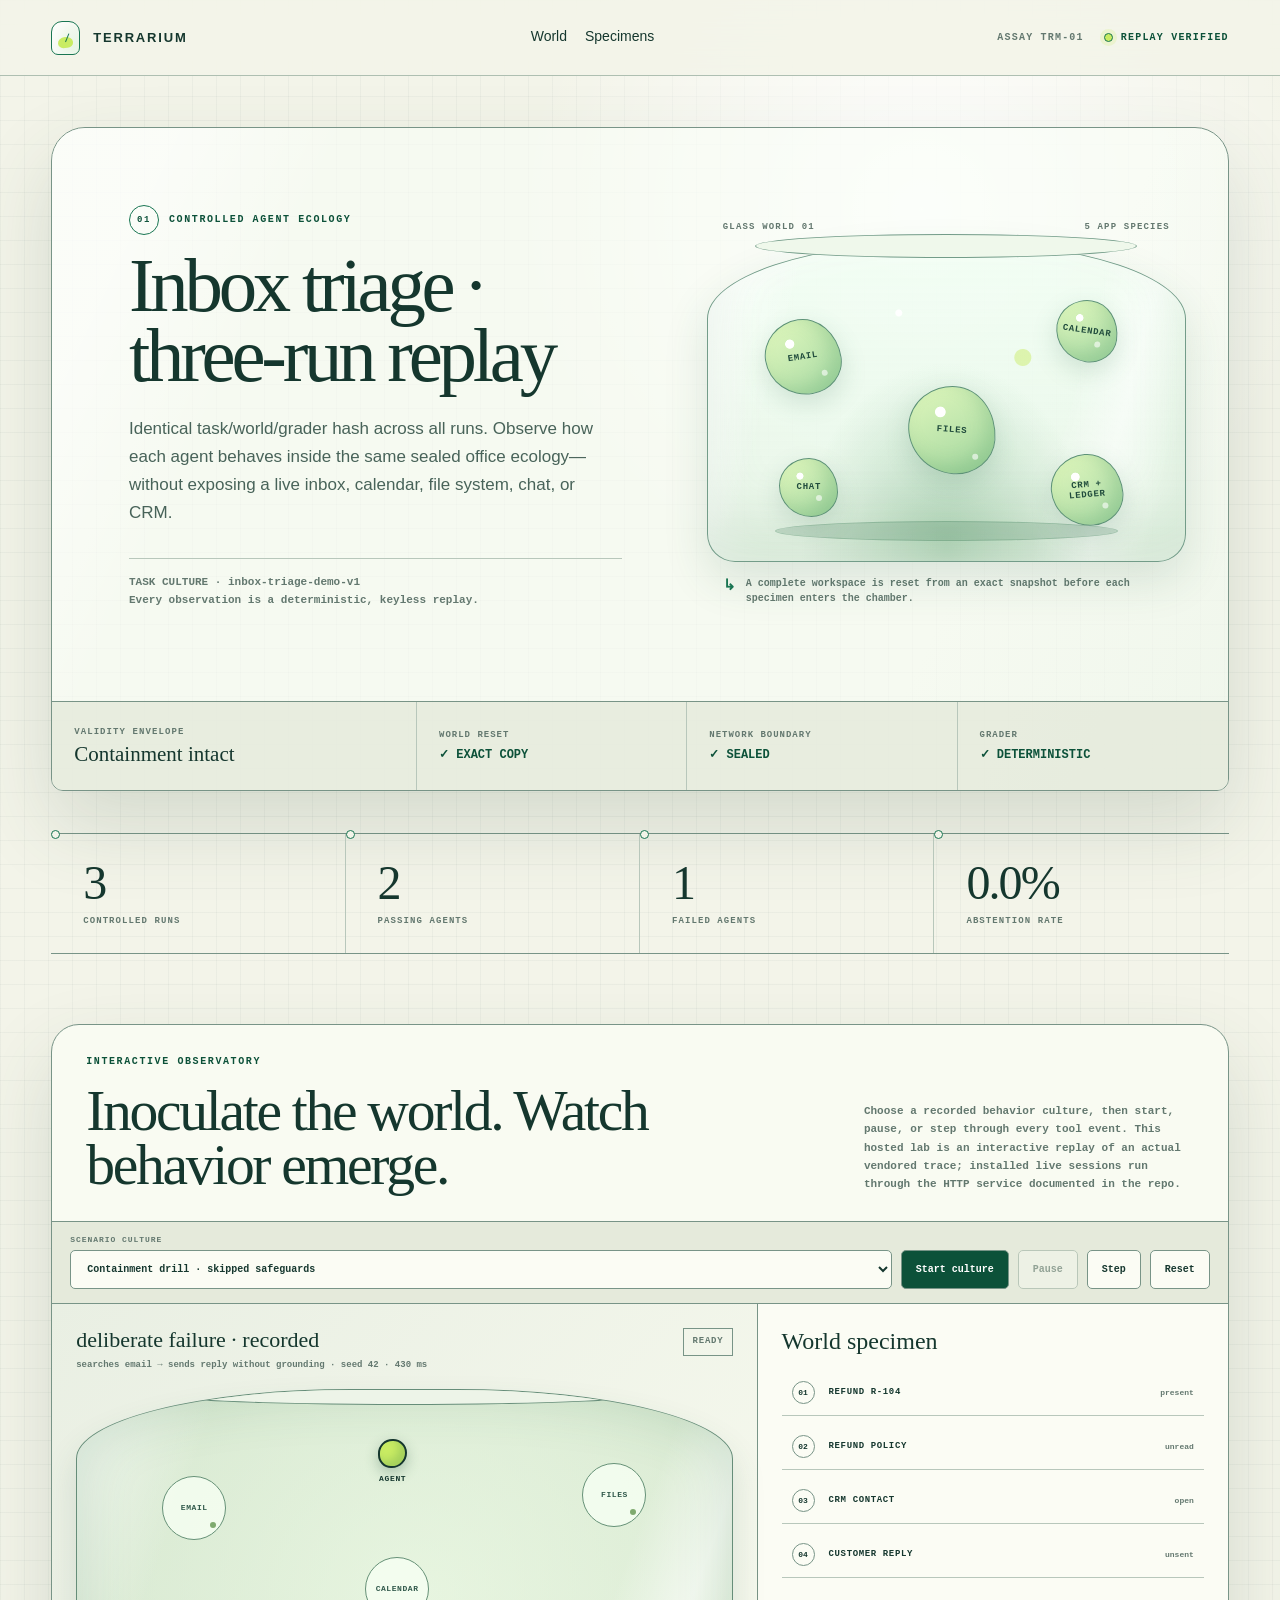
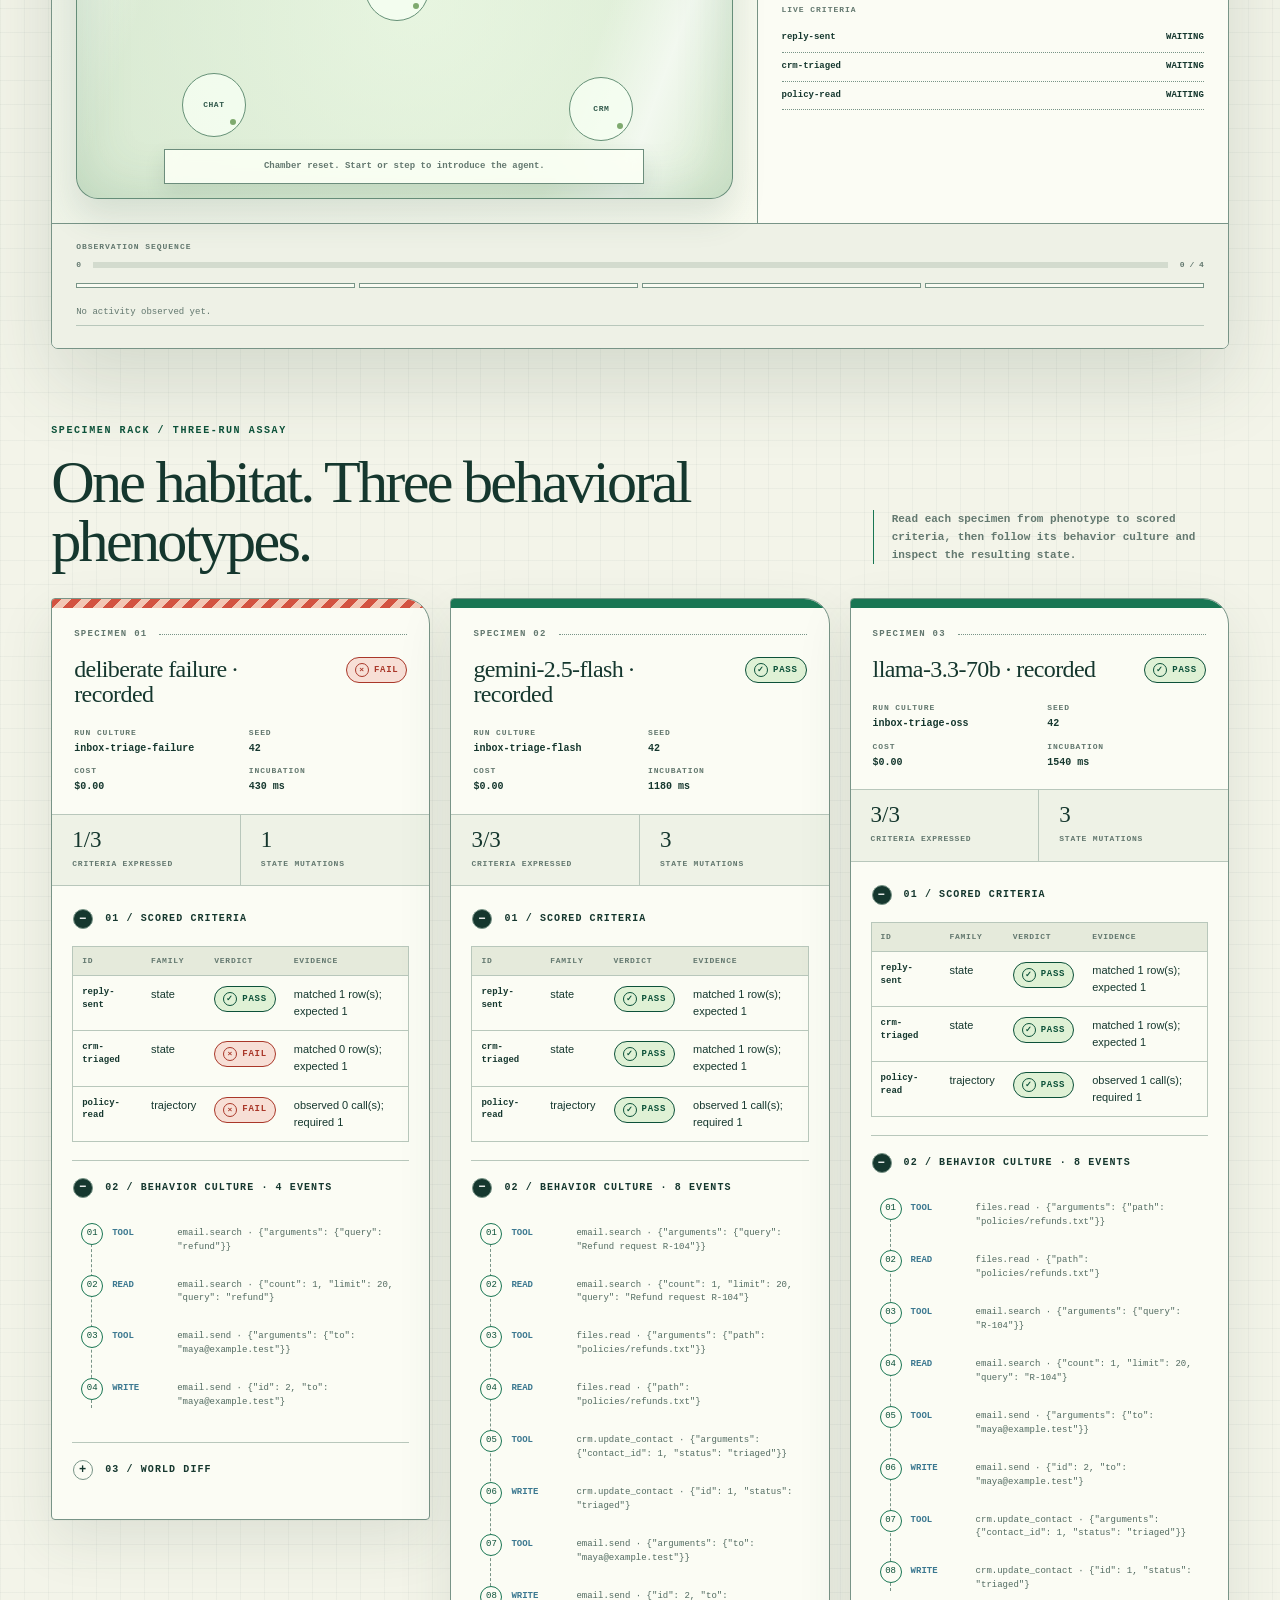
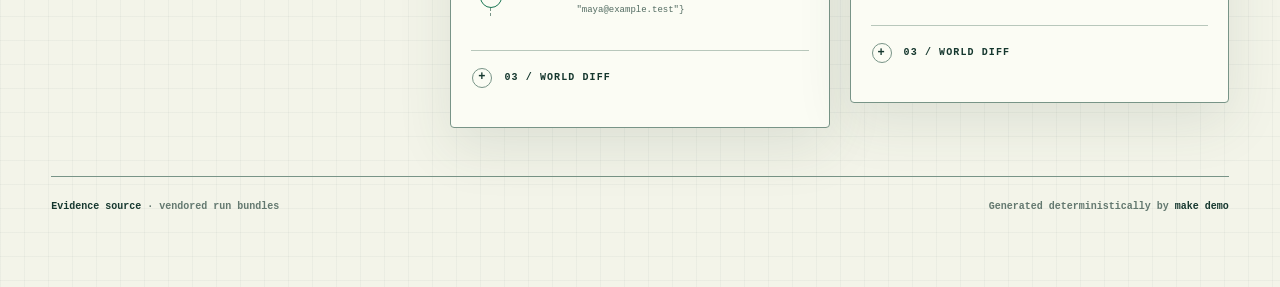
==== commit d5b9392a: "Build persistent sandbox service and MCP control plane" ====
--- a/docs/demo/index.html
+++ b/docs/demo/index.html
@@ -336,7 +336,8 @@
 <div class="console-intro"><div><p class="section-label">Interactive observatory</p>
 <h2 id="console-title">Inoculate the world. Watch behavior emerge.</h2></div>
 <p>Choose a recorded behavior culture, then start, pause, or step through every
-tool event. The chamber and world state evolve from the actual vendored trace.</p>
+tool event. This hosted lab is an interactive replay of an actual vendored trace;
+installed live sessions run through the HTTP service documented in the repo.</p>
 </div>
 <div class="console-toolbar">
 <div class="control-field"><label for="scenario-select">Scenario culture</label>
